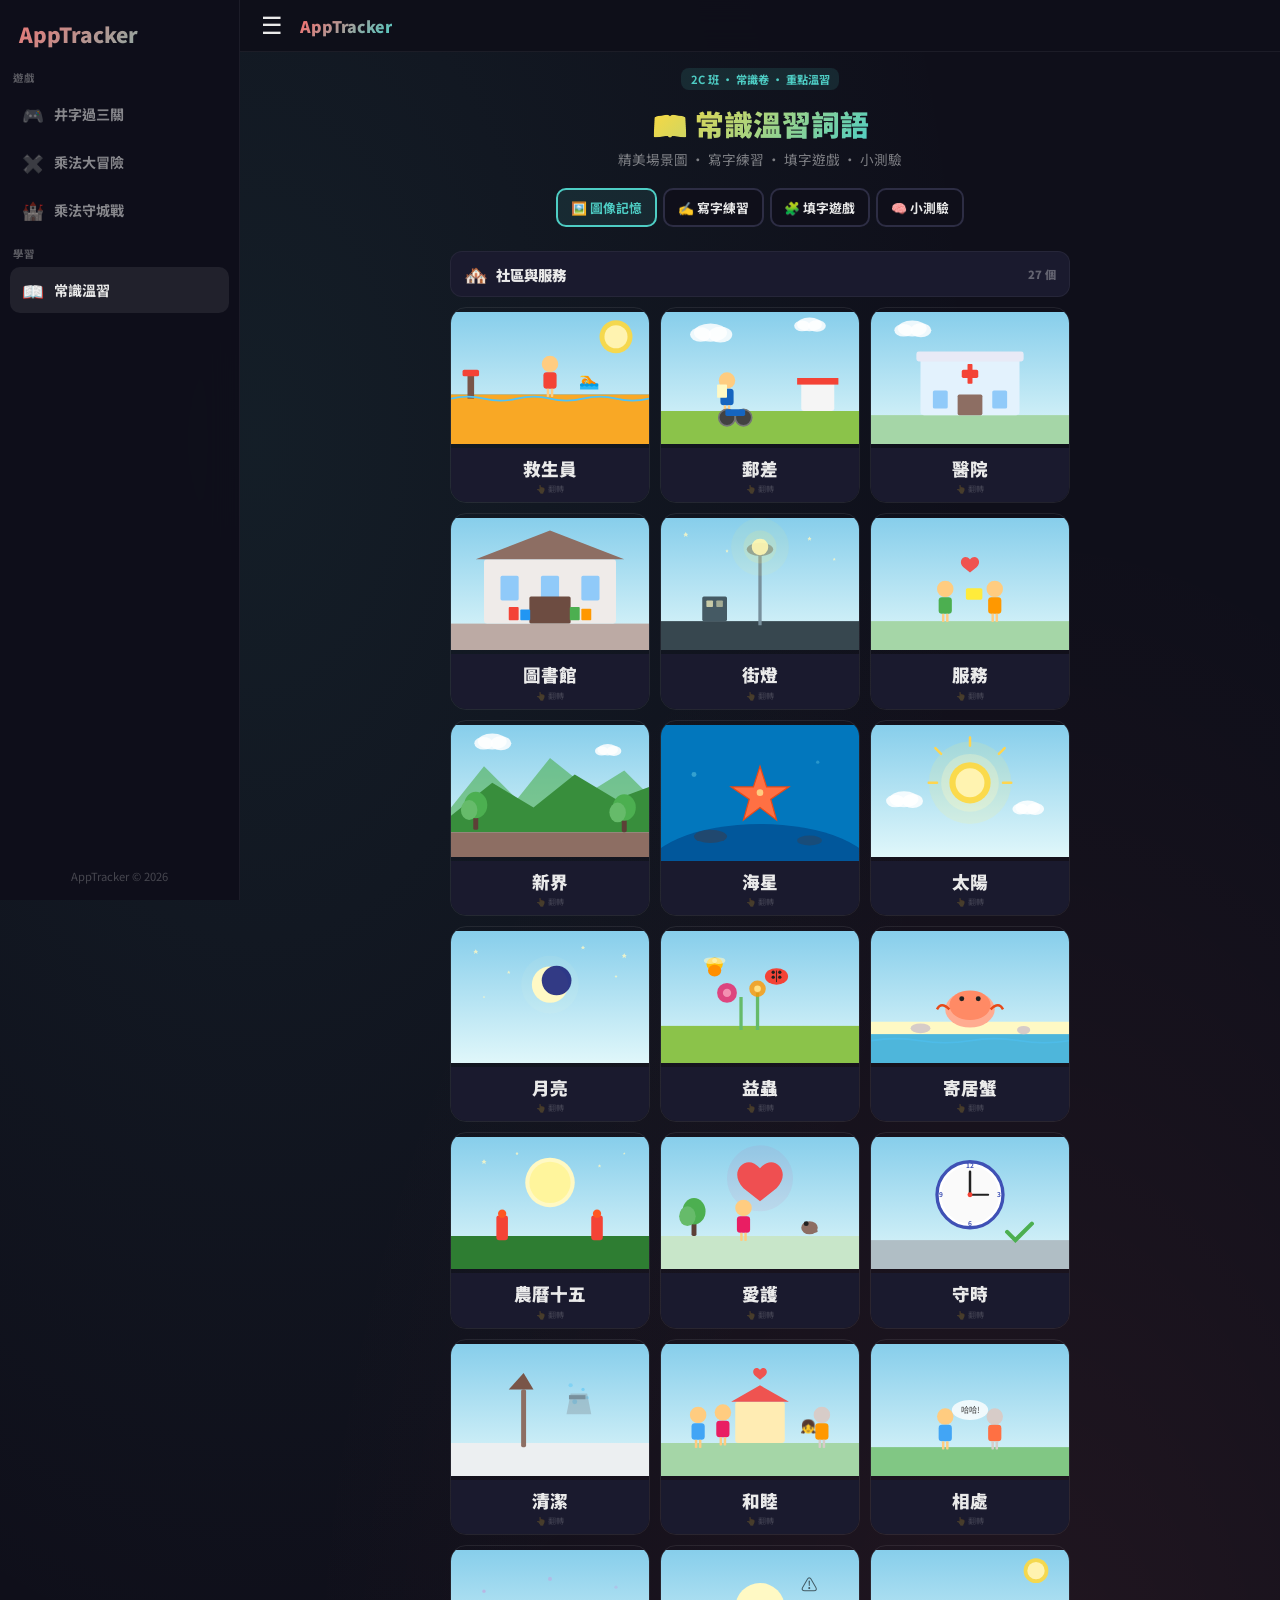
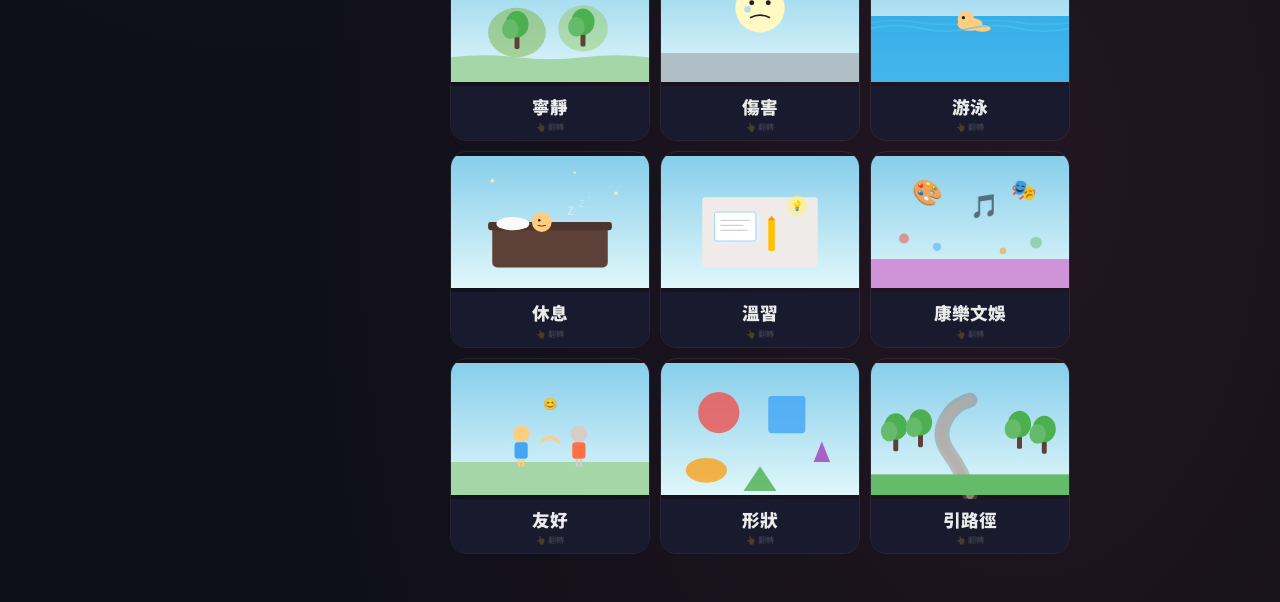
==== gs.html @ 4508caf1 "fix: convert Cantonese to formal Chinese + per-character writing boxes - All hints, sentences and UI" ====
<!DOCTYPE html>
<html lang="zh-Hant">
<head>
    <meta charset="UTF-8">
    <meta name="viewport" content="width=device-width, initial-scale=1.0">
    <title>常識溫習</title>
    <link rel="preconnect" href="https://fonts.googleapis.com">
    <link rel="preconnect" href="https://fonts.gstatic.com" crossorigin>
    <link href="https://fonts.googleapis.com/css2?family=Noto+Sans+TC:wght@400;700;900&display=swap" rel="stylesheet">
    <link rel="stylesheet" href="nav.css">
    <style>
        .gs-title{font-size:1.8rem;font-weight:900;text-align:center;margin-bottom:.3rem;background:linear-gradient(135deg,var(--accent-gold),var(--accent-o));-webkit-background-clip:text;-webkit-text-fill-color:transparent;background-clip:text}
        .gs-sub{text-align:center;opacity:.5;margin-bottom:1.2rem;font-size:.85rem}
        .gs-badge{display:inline-block;background:rgba(78,205,196,.12);color:var(--accent-o);font-size:.7rem;font-weight:700;padding:.2rem .6rem;border-radius:8px;margin-bottom:.8rem}
        .mode-bar{display:flex;gap:6px;margin-bottom:1.5rem;flex-wrap:wrap;justify-content:center}
        .mode-btn{padding:.5rem .8rem;border-radius:10px;border:2px solid var(--grid-line);background:var(--bg-dark);color:var(--text);font-family:inherit;font-size:.8rem;font-weight:700;cursor:pointer;transition:all .15s}
        .mode-btn:hover{border-color:rgba(255,255,255,.2)}.mode-btn.active{border-color:var(--accent-o);background:rgba(78,205,196,.1);color:var(--accent-o)}
        .mode-panel{display:none;width:100%;max-width:620px}.mode-panel.active{display:block}

        .topic-section{margin-bottom:1.5rem}.topic-header{display:flex;align-items:center;gap:.5rem;padding:.5rem .8rem;margin-bottom:.6rem;background:var(--bg-card);border-radius:12px;border:1px solid rgba(255,255,255,.05);font-weight:900;font-size:.9rem}
        .topic-count{margin-left:auto;font-size:.7rem;opacity:.35}

        /* ── Scene cards ── */
        .cards-grid{display:grid;grid-template-columns:repeat(auto-fill,minmax(170px,1fr));gap:10px}
        .scene-card{border-radius:16px;overflow:hidden;cursor:pointer;transition:all .25s;position:relative;border:1px solid rgba(255,255,255,.08)}
        .scene-card:hover{transform:translateY(-4px);box-shadow:0 12px 30px rgba(0,0,0,.4)}
        .scene-card.flipped .sc-front{opacity:0;pointer-events:none}.scene-card.flipped .sc-back{opacity:1;pointer-events:auto}
        .sc-front,.sc-back{transition:opacity .35s}
        .sc-back{position:absolute;inset:0;opacity:0;background:var(--bg-card);display:flex;flex-direction:column;align-items:center;justify-content:center;padding:.8rem;pointer-events:none}

        .sc-illustration{width:100%;height:140px;position:relative;overflow:hidden;display:flex;align-items:center;justify-content:center}
        .sc-illustration svg{width:100%;height:100%}
        .sc-label{padding:.5rem;text-align:center;background:var(--bg-card)}
        .sc-word{font-size:1.1rem;font-weight:900}.sc-tap{font-size:.5rem;opacity:.2;margin-top:.15rem}

        .sc-back-word{font-size:1.8rem;font-weight:900;color:var(--accent-gold);letter-spacing:.15em;margin-bottom:.3rem}
        .sc-back-hint{font-size:.72rem;opacity:.55;line-height:1.4;margin-bottom:.3rem}
        .sc-back-sent{font-size:.68rem;opacity:.4;line-height:1.4;font-style:italic}

        /* ── Writing ── */
        .write-card{background:var(--bg-card);border-radius:20px;padding:1.5rem;box-shadow:0 20px 40px rgba(0,0,0,.4);border:1px solid rgba(255,255,255,.05);text-align:center}
        .write-illust{width:200px;height:140px;margin:0 auto .5rem;border-radius:12px;overflow:hidden}
        .write-illust svg{width:100%;height:100%}
        .write-hint{font-size:.9rem;font-weight:700;margin-bottom:.4rem;opacity:.7}
        .write-prompt{font-size:.75rem;opacity:.35;margin-bottom:.5rem}
        .char-boxes{display:flex;gap:10px;justify-content:center;margin-bottom:.7rem;flex-wrap:wrap}
        .char-box{position:relative;width:88px;height:88px;border-radius:10px;overflow:hidden;border:2px solid var(--grid-line);background:#fff;touch-action:none}
        .char-box canvas{display:block;cursor:crosshair}
        .char-box-grid{position:absolute;inset:0;pointer-events:none}
        .char-box-grid line{stroke:#e0e0e0;stroke-width:1;stroke-dasharray:4 3}
        .char-box-num{position:absolute;top:2px;left:5px;font-size:.6rem;color:#bbb;pointer-events:none;font-weight:700;z-index:2}
        .char-answer{position:absolute;inset:0;display:flex;align-items:center;justify-content:center;font-size:3rem;font-weight:900;color:var(--accent-gold);opacity:0;pointer-events:none;transition:opacity .3s;text-shadow:0 1px 4px rgba(0,0,0,.12);font-family:'Noto Sans TC',sans-serif}
        .char-answer.show{opacity:1}
        .write-btns{display:flex;gap:8px;justify-content:center;flex-wrap:wrap;margin-bottom:.5rem}
        .w-btn{padding:.45rem .9rem;border-radius:10px;border:2px solid var(--grid-line);background:var(--bg-dark);color:var(--text);font-family:inherit;font-size:.8rem;font-weight:700;cursor:pointer;transition:all .15s}
        .w-btn:hover{border-color:rgba(255,255,255,.2)}.w-btn.green{border-color:var(--accent-o);color:var(--accent-o)}.w-btn.red{border-color:var(--accent-x);color:var(--accent-x)}.w-btn.gold{border-color:var(--accent-gold);color:var(--accent-gold)}
        .write-progress{display:flex;align-items:center;justify-content:center;gap:.5rem;font-size:.7rem;opacity:.35;margin-top:.4rem}
        .write-progress-dots{display:flex;gap:3px}.w-dot{width:7px;height:7px;border-radius:50%;background:var(--grid-line)}.w-dot.done{background:var(--accent-o)}.w-dot.wrong{background:var(--accent-x)}.w-dot.current{background:var(--accent-gold);box-shadow:0 0 6px var(--accent-gold)}

        /* ── Fill-in ── */
        .fill-card{background:var(--bg-card);border-radius:20px;padding:1.5rem;box-shadow:0 20px 40px rgba(0,0,0,.4);border:1px solid rgba(255,255,255,.05);text-align:center}
        .fill-illust{width:180px;height:120px;margin:0 auto .5rem;border-radius:10px;overflow:hidden}
        .fill-illust svg{width:100%;height:100%}
        .fill-word{font-size:2.2rem;font-weight:900;margin-bottom:.4rem;letter-spacing:.2em}
        .fill-blank{display:inline-block;width:2.2rem;height:2.2rem;border-bottom:3px solid var(--accent-gold);margin:0 .05rem;vertical-align:bottom}
        .fill-hint{font-size:.75rem;opacity:.45;margin-bottom:.8rem}
        .fill-opts{display:flex;gap:10px;justify-content:center;flex-wrap:wrap;margin-bottom:.7rem}
        .fill-opt{width:56px;height:56px;font-size:1.4rem;font-weight:900;font-family:inherit;background:var(--bg-dark);border:2px solid var(--grid-line);border-radius:12px;color:var(--text);cursor:pointer;transition:all .15s;display:flex;align-items:center;justify-content:center}
        .fill-opt:hover:not(:disabled){border-color:rgba(255,255,255,.3);transform:scale(1.08)}.fill-opt.correct{border-color:var(--accent-o);background:rgba(78,205,196,.15);color:var(--accent-o)}.fill-opt.wrong{border-color:var(--accent-x);background:rgba(255,107,107,.15);color:var(--accent-x)}.fill-opt:disabled{cursor:default}

        .quiz-card{background:var(--bg-card);border-radius:20px;padding:1.5rem;box-shadow:0 20px 40px rgba(0,0,0,.4);border:1px solid rgba(255,255,255,.05);text-align:center}
        .quiz-illust{width:200px;height:140px;margin:0 auto .5rem;border-radius:12px;overflow:hidden}
        .quiz-illust svg{width:100%;height:100%}
        .quiz-prompt{font-size:1rem;font-weight:700;margin-bottom:1rem}
        .quiz-opts{display:grid;grid-template-columns:1fr 1fr;gap:8px;margin-bottom:.7rem}
        .quiz-opt{padding:.65rem;font-size:1rem;font-weight:700;font-family:inherit;background:var(--bg-dark);border:2px solid var(--grid-line);border-radius:12px;color:var(--text);cursor:pointer;transition:all .15s}
        .quiz-opt:hover:not(:disabled){border-color:rgba(255,255,255,.3);transform:scale(1.03)}.quiz-opt.correct{border-color:var(--accent-o);background:rgba(78,205,196,.15);color:var(--accent-o)}.quiz-opt.wrong{border-color:var(--accent-x);background:rgba(255,107,107,.15);color:var(--accent-x)}.quiz-opt:disabled{cursor:default}
        .quiz-score{font-size:.75rem;opacity:.35}
        .q-prog{width:100%;height:5px;background:var(--grid-line);border-radius:3px;margin-bottom:.8rem;overflow:hidden}.q-prog-bar{height:100%;background:linear-gradient(90deg,var(--accent-o),var(--accent-gold));border-radius:3px;transition:width .3s}
    </style>
</head>
<body>
    <nav class="sidebar" id="sidebar"><a class="sidebar-brand" href="index.html">AppTracker</a><div class="sidebar-section">遊戲</div><ul class="sidebar-nav"><li><a class="sidebar-link" href="index.html"><span class="nav-emoji">🎮</span> 井字過三關</a></li><li><a class="sidebar-link" href="multiply.html"><span class="nav-emoji">✖️</span> 乘法大冒險</a></li><li><a class="sidebar-link" href="multiply-td.html"><span class="nav-emoji">🏰</span> 乘法守城戰</a></li></ul><div class="sidebar-section">學習</div><ul class="sidebar-nav"><li><a class="sidebar-link active" href="gs.html"><span class="nav-emoji">📖</span> 常識溫習</a></li></ul><div class="sidebar-footer">AppTracker © 2026</div></nav>
    <div class="sidebar-overlay" id="sidebarOverlay"></div>
    <div class="topbar"><button class="hamburger" id="menuOpen">☰</button><span class="topbar-title">AppTracker</span></div>

    <div class="main-content">
        <div class="gs-badge">2C 班 · 常識卷 · 重點溫習</div>
        <div class="gs-title">📖 常識溫習詞語</div>
        <div class="gs-sub">精美場景圖 · 寫字練習 · 填字遊戲 · 小測驗</div>
        <div class="mode-bar">
            <button class="mode-btn active" data-mode="cards">🖼️ 圖像記憶</button>
            <button class="mode-btn" data-mode="write">✍️ 寫字練習</button>
            <button class="mode-btn" data-mode="fill">🧩 填字遊戲</button>
            <button class="mode-btn" data-mode="quiz">🧠 小測驗</button>
        </div>
        <div class="mode-panel active" id="panelCards"></div>
        <div class="mode-panel" id="panelWrite"></div>
        <div class="mode-panel" id="panelFill"></div>
        <div class="mode-panel" id="panelQuiz"></div>
    </div>
    <script src="nav.js"></script>
<script>
function S(parts){return `<svg xmlns="http://www.w3.org/2000/svg" viewBox="0 0 240 160">${parts}</svg>`}
function sky(c1,c2){return `<defs><linearGradient id="sk" x1="0" y1="0" x2="0" y2="1"><stop offset="0" stop-color="${c1}"/><stop offset="1" stop-color="${c2}"/></linearGradient></defs><rect width="240" height="160" fill="url(#sk)"/>`}
function sun(x,y,r){return `<circle cx="${x}" cy="${y}" r="${r}" fill="#FFD93D" opacity=".9"/><circle cx="${x}" cy="${y}" r="${r*.7}" fill="#FFF3B0"/>`}
function moon(x,y){return `<circle cx="${x}" cy="${y}" r="22" fill="#FFF9C4"/><circle cx="${x+8}" cy="${y-5}" r="18" fill="#1a237e" opacity=".95"/>`}
function cloud(x,y,s){s=s||1;return `<g transform="translate(${x},${y}) scale(${s})"><ellipse cx="0" cy="0" rx="25" ry="14" fill="#fff" opacity=".85"/><ellipse cx="-15" cy="3" rx="16" ry="11" fill="#fff" opacity=".85"/><ellipse cx="15" cy="3" rx="18" ry="12" fill="#fff" opacity=".85"/></g>`}
function ground(c,y){y=y||120;return `<rect x="0" y="${y}" width="240" height="${160-y}" fill="${c}"/>`}
function water(y){y=y||115;return `<rect x="0" y="${y}" width="240" height="${160-y}" fill="#039BE5" opacity=".7"/><path d="M0 ${y+8} Q30 ${y+3} 60 ${y+8} T120 ${y+8} T180 ${y+8} T240 ${y+8}" fill="none" stroke="#4FC3F7" stroke-width="2" opacity=".5"/>`}
function tree(x,y){return `<rect x="${x-3}" y="${y-20}" width="6" height="22" fill="#5D4037" rx="2"/><ellipse cx="${x}" cy="${y-28}" rx="14" ry="16" fill="#4CAF50"/><ellipse cx="${x-8}" cy="${y-22}" rx="10" ry="12" fill="#66BB6A"/>`}
function star(x,y,s){s=s||3;return `<polygon points="${x},${y-s} ${x+s*.4},${y-s*.3} ${x+s},${y-s*.2} ${x+s*.5},${y+s*.2} ${x+s*.7},${y+s} ${x},${y+s*.5} ${x-s*.7},${y+s} ${x-s*.5},${y+s*.2} ${x-s},${y-s*.2} ${x-s*.4},${y-s*.3}" fill="#FFF9C4" opacity=".8"/>`}
function person(x,y,head,body){return `<circle cx="${x}" cy="${y-22}" r="10" fill="${head||'#FFCC80'}"/><rect x="${x-8}" y="${y-12}" width="16" height="20" rx="4" fill="${body||'#42A5F5'}"/><rect x="${x-4}" y="${y+8}" width="3" height="10" rx="1" fill="${head||'#FFCC80'}"/><rect x="${x+1}" y="${y+8}" width="3" height="10" rx="1" fill="${head||'#FFCC80'}"/>`}
function house(x,y,w,h,wallC,roofC){return `<rect x="${x}" y="${y}" width="${w}" height="${h}" fill="${wallC||'#E3F2FD'}" rx="3"/><polygon points="${x-5},${y} ${x+w/2},${y-h*.4} ${x+w+5},${y}" fill="${roofC||'#F44336'}"/>`}
function txt(x,y,t,sz,c){return `<text x="${x}" y="${y}" text-anchor="middle" font-size="${sz||12}" font-weight="700" fill="${c||'#fff'}" font-family="sans-serif">${t}</text>`}
function heart(x,y,s){s=s||1;return `<g transform="translate(${x},${y}) scale(${s})"><path d="M0-6 C-8-16-20-4-10 6L0 14 10 6C20-4 8-16 0-6Z" fill="#EF5350"/></g>`}

const VOCAB=[
{topic:'社區與服務',icon:'🏘️',words:[
{word:'救生員',hint:'在泳池或沙灘保護大家安全的人',sentence:'救生員在沙灘上巡邏，保護游泳的人。',
svg:S(sky('#87CEEB','#E0F7FA')+sun(200,30,20)+water(100)+ground('#F9A825',100)+'<rect x="20" y="75" width="8" height="30" fill="#795548"/><rect x="14" y="70" width="20" height="8" fill="#F44336" rx="2"/>'+person(120,85,'#FFCC80','#F44336')+`<text x="155" y="90" font-size="20">🏊</text><path d="M0 105 Q20 100 40 105 T80 105 T120 105 T160 105 T200 105 T240 105" fill="none" stroke="#4FC3F7" stroke-width="2"/>`)},
{word:'郵差',hint:'每天幫我們送信和包裹的人',sentence:'郵差叔叔每天都準時送信。',
svg:S(sky('#90CAF9','#E3F2FD')+cloud(60,25,.8)+cloud(180,15,.6)+ground('#8BC34A',120)+`<rect x="170" y="85" width="40" height="35" fill="#F5F5F5" rx="3"/><rect x="165" y="80" width="50" height="8" fill="#F44336"/>` +person(80,105,'#FFCC80','#1565C0')+`<rect x="68" y="88" width="12" height="16" fill="#FFF9C4" rx="1"/><circle cx="80" cy="128" r="10" fill="#424242" stroke="#757575" stroke-width="2"/><circle cx="100" cy="128" r="10" fill="#424242" stroke="#757575" stroke-width="2"/><rect x="78" y="118" width="24" height="8" fill="#1565C0" rx="2"/>`)},
{word:'醫院',hint:'看醫生和護士的地方',sentence:'肚子痛的時候要去醫院看醫生。',
svg:S(sky('#90CAF9','#BBDEFB')+cloud(50,20,.7)+ground('#A5D6A7',125)+`<rect x="60" y="55" width="120" height="70" fill="#E3F2FD" rx="4"/><rect x="55" y="48" width="130" height="12" fill="#E8EAF6" rx="3"/><rect x="110" y="70" width="20" height="10" fill="#F44336" rx="2"/><rect x="117" y="63" width="6" height="24" fill="#F44336" rx="1"/><rect x="75" y="95" width="18" height="22" fill="#90CAF9" rx="2"/><rect x="147" y="95" width="18" height="22" fill="#90CAF9" rx="2"/><rect x="105" y="100" width="30" height="25" fill="#8D6E63" rx="2"/>`)},
{word:'圖書館',hint:'可以借書和安靜閱讀的地方',sentence:'我最喜歡去圖書館借故事書。',
svg:S(sky('#FFF8E1','#FFECB3')+ground('#BCAAA4',128)+`<rect x="40" y="50" width="160" height="78" fill="#EFEBE9" rx="4"/><polygon points="30,50 120,15 210,50" fill="#8D6E63"/><rect x="60" y="70" width="22" height="30" fill="#90CAF9" rx="2"/><rect x="109" y="70" width="22" height="30" fill="#90CAF9" rx="2"/><rect x="158" y="70" width="22" height="30" fill="#90CAF9" rx="2"/><rect x="95" y="95" width="50" height="33" fill="#6D4C41" rx="2"/>` +`<rect x="70" y="108" width="12" height="16" fill="#F44336" rx="1"/><rect x="84" y="111" width="12" height="13" fill="#2196F3" rx="1"/><rect x="144" y="108" width="12" height="16" fill="#4CAF50" rx="1"/><rect x="158" y="110" width="12" height="14" fill="#FF9800" rx="1"/>`)},
{word:'街燈',hint:'夜間照亮街道的燈',sentence:'街燈令夜間的街道十分光亮。',
svg:S(sky('#1A237E','#283593')+star(30,20)+star(80,40,2)+star(180,25,2.5)+star(210,50,1.8)+ground('#37474F',125)+`<rect x="118" y="40" width="4" height="90" fill="#78909C"/><ellipse cx="120" cy="38" rx="16" ry="8" fill="#78909C"/><ellipse cx="120" cy="35" rx="10" ry="10" fill="#FFF9C4" opacity=".9"/><ellipse cx="120" cy="35" rx="20" ry="20" fill="#FFF176" opacity=".15"/><ellipse cx="120" cy="35" rx="35" ry="35" fill="#FFF176" opacity=".08"/>` +`<rect x="50" y="95" width="30" height="30" fill="#455A64" rx="2"/><rect x="55" y="100" width="8" height="8" fill="#FFF9C4" opacity=".7" rx="1"/><rect x="67" y="100" width="8" height="8" fill="#FFF9C4" opacity=".5" rx="1"/>`)},
{word:'服務',hint:'幫助他人的行為',sentence:'義工用服務精神幫助有需要的人。',
svg:S(sky('#E8F5E9','#C8E6C9')+ground('#A5D6A7',125)+person(90,108,'#FFCC80','#4CAF50')+person(150,108,'#FFCC80','#FF9800')+`<rect x="115" y="85" width="20" height="14" fill="#FFEB3B" rx="2"/>`+heart(120,55,.8))},
{word:'新界',hint:'香港三大區域之一',sentence:'新界有很多農田和郊野公園。',
svg:S(sky('#81D4FA','#B3E5FC')+cloud(50,20,.7)+cloud(190,30,.5)+`<polygon points="0,100 40,50 80,90 120,40 170,80 210,55 240,85 240,120 0,120" fill="#4CAF50" opacity=".6"/><polygon points="0,110 50,70 100,100 150,60 200,90 240,75 240,130 0,130" fill="#388E3C"/>`+ground('#8D6E63',130)+tree(30,125)+tree(210,128))},
{word:'海星',hint:'住在海底，有五隻腳的動物',sentence:'海星有五隻腳，住在海底的石頭上。',
svg:S(`<rect width="240" height="160" fill="#0277BD"/><ellipse cx="120" cy="180" rx="140" ry="60" fill="#01579B"/>`+`<polygon points="120,50 128,75 155,75 133,90 140,115 120,100 100,115 107,90 85,75 112,75" fill="#FF7043" stroke="#E64A19" stroke-width="1.5"/><circle cx="120" cy="82" r="4" fill="#FFCC80"/>`+`<ellipse cx="60" cy="135" rx="20" ry="8" fill="#4E342E" opacity=".4"/><ellipse cx="180" cy="140" rx="15" ry="6" fill="#4E342E" opacity=".3"/><circle cx="40" cy="60" r="3" fill="#80DEEA" opacity=".4"/><circle cx="190" cy="45" r="2" fill="#80DEEA" opacity=".3"/>`)},
{word:'太陽',hint:'白天發光發熱的恆星',sentence:'太陽每天從東邊升起。',
svg:S(sky('#87CEEB','#FFF9C4')+`<circle cx="120" cy="70" r="50" fill="#FFF176" opacity=".15"/><circle cx="120" cy="70" r="35" fill="#FFF9C4" opacity=".3"/>`+sun(120,70,25)+cloud(40,90,.7)+cloud(190,100,.6)+`<line x1="120" y1="25" x2="120" y2="15" stroke="#FFD54F" stroke-width="3" stroke-linecap="round"/><line x1="155" y1="35" x2="162" y2="28" stroke="#FFD54F" stroke-width="3" stroke-linecap="round"/><line x1="85" y1="35" x2="78" y2="28" stroke="#FFD54F" stroke-width="3" stroke-linecap="round"/><line x1="160" y1="70" x2="170" y2="70" stroke="#FFD54F" stroke-width="3" stroke-linecap="round"/><line x1="80" y1="70" x2="70" y2="70" stroke="#FFD54F" stroke-width="3" stroke-linecap="round"/>`)},
{word:'月亮',hint:'夜間在天空的衛星',sentence:'中秋節的月亮又圓又亮。',
svg:S(sky('#0D1B2A','#1B2838')+star(30,25)+star(70,50,2)+star(160,20,2.5)+star(200,55,1.8)+star(40,80,1.5)+star(210,30)+moon(120,65)+`<ellipse cx="120" cy="65" rx="35" ry="35" fill="#FFF9C4" opacity=".06"/>`)},
{word:'益蟲',hint:'對農作物有益的昆蟲，例如蜜蜂、瓢蟲',sentence:'蜜蜂是益蟲，幫花朵傳播花粉。',
svg:S(sky('#C8E6C9','#E8F5E9')+ground('#8BC34A',115)+`<rect x="95" y="80" width="4" height="40" fill="#66BB6A"/><circle cx="80" cy="75" r="12" fill="#E91E63" opacity=".8"/><circle cx="80" cy="75" r="5" fill="#F48FB1"/><rect x="115" y="75" width="4" height="45" fill="#66BB6A"/><circle cx="117" cy="70" r="10" fill="#FF9800" opacity=".8"/><circle cx="117" cy="70" r="4" fill="#FFE082"/>`+`<ellipse cx="140" cy="55" rx="14" ry="10" fill="#F44336"/><line x1="140" y1="48" x2="140" y2="62" stroke="#212121" stroke-width="1"/><circle cx="136" cy="50" r="2" fill="#212121"/><circle cx="144" cy="50" r="2" fill="#212121"/><circle cx="136" cy="56" r="2" fill="#212121"/><circle cx="144" cy="56" r="2" fill="#212121"/>`+`<ellipse cx="65" cy="40" rx="10" ry="8" fill="#FFC107"/><ellipse cx="65" cy="48" rx="8" ry="7" fill="#FF8F00"/><ellipse cx="60" cy="36" rx="8" ry="4" fill="#FFF9C4" opacity=".6"/><ellipse cx="70" cy="36" rx="8" ry="4" fill="#FFF9C4" opacity=".6"/>`)},
{word:'寄居蟹',hint:'借其他貝殼來住的蟹',sentence:'寄居蟹找到更大的殼就會搬家。',
svg:S(sky('#90CAF9','#E3F2FD')+ground('#FFF9C4',110)+water(125)+`<ellipse cx="120" cy="95" rx="30" ry="22" fill="#FFAB91"/><ellipse cx="120" cy="90" rx="25" ry="18" fill="#FF8A65"/><path d="M95 95 Q85 85 80 95" stroke="#E64A19" stroke-width="3" fill="none"/><path d="M145 95 Q155 85 160 95" stroke="#E64A19" stroke-width="3" fill="none"/><circle cx="110" cy="82" r="3" fill="#212121"/><circle cx="130" cy="82" r="3" fill="#212121"/>` +`<ellipse cx="60" cy="118" rx="12" ry="6" fill="#D7CCC8"/><ellipse cx="185" cy="120" rx="8" ry="5" fill="#D7CCC8"/>`)},
{word:'農曆十五',hint:'月圓之夜，中秋節就是農曆八月十五',sentence:'農曆十五的月亮最圓最亮。',
svg:S(sky('#1A237E','#311B92')+`<circle cx="120" cy="55" r="30" fill="#FFF9C4"/><circle cx="120" cy="55" r="25" fill="#FFF176" opacity=".5"/>` +star(40,30)+star(80,20,2)+star(180,35,2)+star(210,20,1.5)+ground('#2E7D32',120)+`<rect x="55" y="95" width="14" height="30" fill="#F44336" rx="3"/><rect x="57" y="88" width="10" height="10" fill="#FF5722" rx="5"/><rect x="170" y="95" width="14" height="30" fill="#F44336" rx="3"/><rect x="172" y="88" width="10" height="10" fill="#FF5722" rx="5"/>`)},
{word:'愛護',hint:'愛惜和保護身邊的人和事物',sentence:'我們要愛護大自然和小動物。',
svg:S(sky('#FCE4EC','#F8BBD0')+ground('#C8E6C9',120)+heart(120,50,2)+`<ellipse cx="120" cy="50" rx="40" ry="40" fill="#E91E63" opacity=".06"/>` +tree(40,118)+`<ellipse cx="180" cy="110" rx="10" ry="8" fill="#8D6E63" rx="5"/><circle cx="176" cy="105" r="3" fill="#212121"/><ellipse cx="186" cy="114" rx="4" ry="2" fill="#8D6E63"/>` +person(100,108,'#FFCC80','#E91E63'))},
{word:'守時',hint:'準時赴約，不要遲到',sentence:'守時是一個很重要的品德。',
svg:S(sky('#E8EAF6','#C5CAE9')+ground('#B0BEC5',125)+`<circle cx="120" cy="70" r="40" fill="#FFF" stroke="#3F51B5" stroke-width="4"/><circle cx="120" cy="70" r="35" fill="#FAFAFA"/><line x1="120" y1="70" x2="120" y2="42" stroke="#212121" stroke-width="3" stroke-linecap="round"/><line x1="120" y1="70" x2="142" y2="70" stroke="#212121" stroke-width="2.5" stroke-linecap="round"/><circle cx="120" cy="70" r="3" fill="#F44336"/>`+`<text x="120" y="38" text-anchor="middle" font-size="8" fill="#3F51B5" font-weight="700">12</text><text x="155" y="73" text-anchor="middle" font-size="8" fill="#3F51B5" font-weight="700">3</text><text x="120" y="108" text-anchor="middle" font-size="8" fill="#3F51B5" font-weight="700">6</text><text x="85" y="73" text-anchor="middle" font-size="8" fill="#3F51B5" font-weight="700">9</text>`+`<path d="M165 115 L175 125 L195 105" stroke="#4CAF50" stroke-width="5" fill="none" stroke-linecap="round"/>`)},
{word:'清潔',hint:'保持乾淨整齊',sentence:'飯後要幫手做 清潔 工作。',
svg:S(sky('#E0F7FA','#B2EBF2')+ground('#ECEFF1',120)+`<rect x="85" y="55" width="6" height="70" fill="#8D6E63" rx="2"/><polygon points="70,55 100,55 88,35" fill="#795548"/>`+`<circle cx="150" cy="70" r="3" fill="#4FC3F7" opacity=".6"/><circle cx="160" cy="55" r="2" fill="#4FC3F7" opacity=".5"/><circle cx="145" cy="50" r="2.5" fill="#4FC3F7" opacity=".4"/><circle cx="165" cy="65" r="2" fill="#4FC3F7" opacity=".5"/>`+`<polygon points="140,85 170,85 165,60 145,60" fill="#90A4AE" opacity=".5"/><rect x="143" y="62" width="20" height="5" fill="#78909C"/>`)},
{word:'和睦',hint:'大家和平友善地相處',sentence:'我們一家人相處得很和睦。',
svg:S(sky('#FFF8E1','#FFECB3')+ground('#A5D6A7',120)+house(90,70,60,50,'#FFECB3','#EF5350')+person(45,108,'#FFCC80','#42A5F5')+person(75,105,'#FFCC80','#E91E63')+person(195,108,'#D7CCC8','#FF9800')+`<text x="168" y="105" font-size="16">👧</text>`+heart(120,35,.6))},
{word:'相處',hint:'與其他人一起生活和交流',sentence:'同學之間要友善 相處。',
svg:S(sky('#E8F5E9','#C8E6C9')+ground('#81C784',125)+person(90,110,'#FFCC80','#42A5F5')+person(150,110,'#D7CCC8','#FF7043')+`<ellipse cx="120" cy="80" rx="22" ry="12" fill="#FFF" opacity=".8" rx="10"/><text x="120" y="84" text-anchor="middle" font-size="10" fill="#424242">哈哈!</text>`)},
{word:'寧靜',hint:'安安靜靜，沒有噪音',sentence:'圖書館裏面要保持寧靜。',
svg:S(sky('#E8EAF6','#F3E5F5')+`<ellipse cx="80" cy="100" rx="35" ry="30" fill="#7CB342" opacity=".5"/><ellipse cx="160" cy="95" rx="30" ry="28" fill="#8BC34A" opacity=".4"/>`+tree(80,118)+tree(160,115)+`<path d="M0 130 Q40 125 80 130 T160 130 T240 130 L240 160 L0 160Z" fill="#A5D6A7"/>`+`<circle cx="40" cy="50" r="2" fill="#CE93D8" opacity=".5"/><circle cx="120" cy="35" r="2.5" fill="#CE93D8" opacity=".4"/><circle cx="200" cy="45" r="2" fill="#CE93D8" opacity=".3"/>`)},
{word:'傷害',hint:'令人受傷或者不開心',sentence:'不要用說話傷害其他人。',
svg:S(sky('#ECEFF1','#CFD8DC')+ground('#B0BEC5',125)+`<circle cx="120" cy="70" r="30" fill="#FFF9C4"/><circle cx="110" cy="64" r="3" fill="#212121"/><circle cx="130" cy="64" r="3" fill="#212121"/><path d="M108 82 Q120 76 132 82" stroke="#212121" stroke-width="2" fill="none"/><circle cx="105" cy="72" r="4" fill="#90CAF9" opacity=".6"/>`+`<text x="170" y="50" font-size="20" opacity=".6">⚠️</text>`)},
{word:'游泳',hint:'在水中運動',sentence:'夏天我經常去游泳消暑。',
svg:S(sky('#87CEEB','#E0F7FA')+sun(200,25,15)+water(80)+`<ellipse cx="120" cy="90" rx="15" ry="8" fill="#FFCC80"/><circle cx="115" cy="84" r="10" fill="#FFCC80"/><circle cx="112" cy="82" r="2" fill="#212121"/><ellipse cx="135" cy="95" rx="10" ry="4" fill="#FFCC80"/>`+`<path d="M0 95 Q30 88 60 95 T120 95 T180 95 T240 95" fill="none" stroke="#4FC3F7" stroke-width="2" opacity=".6"/>`)},
{word:'休息',hint:'疲倦了就要睡覺或者放鬆',sentence:'做完功課之後要 休息 一下。',
svg:S(sky('#1A237E','#283593')+star(50,30)+star(150,20,2)+star(200,45)+`<rect x="50" y="85" width="140" height="50" fill="#5D4037" rx="6"/><rect x="45" y="80" width="150" height="10" fill="#4E342E" rx="3"/><ellipse cx="75" cy="82" rx="20" ry="8" fill="#FAFAFA"/>`+`<circle cx="110" cy="80" r="12" fill="#FFCC80"/><circle cx="107" cy="78" r="1.5" fill="#212121"/><path d="M105 84 Q110 86 115 84" stroke="#212121" stroke-width="1" fill="none"/><text x="140" y="72" font-size="14" fill="#FFF" opacity=".5">Z</text><text x="155" y="62" font-size="11" fill="#FFF" opacity=".35">Z</text><text x="165" y="55" font-size="8" fill="#FFF" opacity=".2">Z</text>`)},
{word:'溫習',hint:'重新看回學過的內容',sentence:'考試之前要認真 溫習。',
svg:S(sky('#FFF8E1','#FFF3E0')+`<rect x="50" y="50" width="140" height="85" fill="#EFEBE9" rx="4"/>`+`<rect x="70" y="70" width="50" height="35" fill="#E3F2FD" rx="2" transform="rotate(-5 95 87)"/><rect x="65" y="68" width="50" height="35" fill="#FFF" rx="2" stroke="#90CAF9" stroke-width="1"/><line x1="72" y1="78" x2="108" y2="78" stroke="#BDBDBD" stroke-width="1"/><line x1="72" y1="84" x2="100" y2="84" stroke="#BDBDBD" stroke-width="1"/><line x1="72" y1="90" x2="105" y2="90" stroke="#BDBDBD" stroke-width="1"/>`+`<rect x="130" y="75" width="8" height="40" fill="#FFC107" rx="2"/><polygon points="134,72 130,78 138,78" fill="#FF9800"/>`+`<circle cx="165" cy="60" r="12" fill="#FFF176" opacity=".6"/><text x="165" y="64" text-anchor="middle" font-size="12" fill="#F57F17">💡</text>`)},
{word:'康樂文娛',hint:'有益身心的娛樂活動',sentence:'學校有康樂文娛委員會舉辦活動。',
svg:S(sky('#F3E5F5','#E1BEE7')+ground('#CE93D8',125)+`<text x="50" y="55" font-size="30">🎨</text><text x="120" y="70" font-size="28">🎵</text><text x="170" y="50" font-size="25">🎭</text>`+`<circle cx="40" cy="100" r="6" fill="#F44336" opacity=".5"/><circle cx="80" cy="110" r="5" fill="#2196F3" opacity=".4"/><circle cx="200" cy="105" r="7" fill="#4CAF50" opacity=".4"/><circle cx="160" cy="115" r="4" fill="#FF9800" opacity=".5"/>`)},
{word:'友好',hint:'對人友善和親切',sentence:'新同學來到，大家要友好地對待他。',
svg:S(sky('#E8F5E9','#C8E6C9')+ground('#A5D6A7',120)+person(85,108,'#FFCC80','#42A5F5')+person(155,108,'#D7CCC8','#FF7043')+`<path d="M110 95 Q120 85 130 95" stroke="#FFCC80" stroke-width="3" fill="none" stroke-linecap="round"/><path d="M107 97 Q120 88 133 97" stroke="#FFCC80" stroke-width="2" fill="none" opacity=".5"/>` +`<text x="120" y="55" text-anchor="middle" font-size="14" fill="#66BB6A">😊</text>`)},
{word:'形狀',hint:'物件的外形，例如圓形、正方形',sentence:'不同的形狀有不同的名稱。',
svg:S(sky('#FFF3E0','#FFE0B2')+`<circle cx="70" cy="60" r="25" fill="#EF5350" opacity=".8"/><rect x="130" y="40" width="45" height="45" fill="#42A5F5" opacity=".8" rx="4"/><polygon points="120,125 100,155 140,155" fill="#4CAF50" opacity=".8"/>` +`<ellipse cx="55" cy="130" rx="25" ry="15" fill="#FF9800" opacity=".7"/><polygon points="195,95 185,120 205,120" fill="#9C27B0" opacity=".7"/>`)},
{word:'引路徑',hint:'帶路的小路',sentence:'公園裏面有引路徑帶你去湖邊。',
svg:S(sky('#C8E6C9','#E8F5E9')+tree(30,105)+tree(210,108)+tree(60,100)+tree(180,102)+`<path d="M120 160 Q110 130 95 110 Q80 90 90 70 Q100 50 120 45" stroke="#8D6E63" stroke-width="18" fill="none" opacity=".4" stroke-linecap="round"/><path d="M120 160 Q110 130 95 110 Q80 90 90 70 Q100 50 120 45" stroke="#BCAAA4" stroke-width="10" fill="none" opacity=".6" stroke-linecap="round" stroke-dasharray="2 6"/>` +ground('#66BB6A',135))},
]}];

const allWords=VOCAB.flatMap(t=>t.words.map(w=>({...w,topic:t.topic,topicIcon:t.icon})));

// Mode switching
document.querySelectorAll('.mode-btn[data-mode]').forEach(btn=>{
    btn.onclick=()=>{
        document.querySelectorAll('.mode-btn[data-mode]').forEach(b=>b.classList.remove('active'));
        btn.classList.add('active');
        document.querySelectorAll('.mode-panel').forEach(p=>p.classList.remove('active'));
        const m=btn.dataset.mode;
        document.getElementById({cards:'panelCards',write:'panelWrite',fill:'panelFill',quiz:'panelQuiz'}[m]).classList.add('active');
        if(m==='write')startWrite();if(m==='fill')startFill();if(m==='quiz')startQuiz();
    };
});

// 1. Cards
(function(){
    const ct=document.getElementById('panelCards');
    VOCAB.forEach(t=>{
        const sec=document.createElement('div');sec.className='topic-section';
        sec.innerHTML=`<div class="topic-header"><span style="font-size:1.2rem">${t.icon}</span>${t.topic}<span class="topic-count">${t.words.length} 個</span></div>`;
        const grid=document.createElement('div');grid.className='cards-grid';
        t.words.forEach(w=>{
            const c=document.createElement('div');c.className='scene-card';
            c.innerHTML=`<div class="sc-front"><div class="sc-illustration">${w.svg}</div><div class="sc-label"><div class="sc-word">${w.word}</div><div class="sc-tap">👆 翻轉</div></div></div><div class="sc-back"><div class="sc-back-word">${w.word}</div><div class="sc-back-hint">${w.hint}</div><div class="sc-back-sent">「${w.sentence}」</div></div>`;
            c.onclick=()=>c.classList.toggle('flipped');
            grid.appendChild(c);
        });
        sec.appendChild(grid);ct.appendChild(sec);
    });
})();

// 2. Writing
let wI=0,wO=[],wR=[];const BX=88;
function startWrite(){wI=0;wR=[];wO=[...allWords].sort(()=>Math.random()-.5);showW();}
function initBox(cv){
    const cx=cv.getContext('2d');cx.lineCap='round';cx.lineJoin='round';cx.lineWidth=3.5;cx.strokeStyle='#333';let dr=false;
    function gp(e){const r=cv.getBoundingClientRect(),t=e.touches?e.touches[0]:e;return[t.clientX-r.left,t.clientY-r.top];}
    cv.onmousedown=e=>{dr=true;const[x,y]=gp(e);cx.beginPath();cx.moveTo(x,y);};cv.onmousemove=e=>{if(!dr)return;const[x,y]=gp(e);cx.lineTo(x,y);cx.stroke();};cv.onmouseup=cv.onmouseleave=()=>dr=false;
    cv.addEventListener('touchstart',e=>{e.preventDefault();dr=true;const[x,y]=gp(e);cx.beginPath();cx.moveTo(x,y);},{passive:false});
    cv.addEventListener('touchmove',e=>{if(!dr)return;e.preventDefault();const[x,y]=gp(e);cx.lineTo(x,y);cx.stroke();},{passive:false});
    cv.addEventListener('touchend',()=>dr=false);
    return cx;
}
function showW(){
    const ct=document.getElementById('panelWrite');
    if(wI>=wO.length)wI=0;
    const w=wO[wI],chars=[...w.word];
    const gridSvg=`<svg class="char-box-grid" viewBox="0 0 ${BX} ${BX}"><line x1="${BX/2}" y1="0" x2="${BX/2}" y2="${BX}"/><line x1="0" y1="${BX/2}" x2="${BX}" y2="${BX/2}"/></svg>`;
    const boxes=chars.map((_,i)=>`<div class="char-box"><span class="char-box-num">${i+1}</span>${gridSvg}<canvas width="${BX}" height="${BX}" data-idx="${i}"></canvas><div class="char-answer" data-ca="${i}">${chars[i]}</div></div>`).join('');
    ct.innerHTML=`<div class="write-card"><div class="write-illust">${w.svg}</div><div class="write-hint">${w.hint}</div><div class="write-prompt">請在每個格子寫出對應的字 ✍️</div><div class="char-boxes">${boxes}</div><div class="write-btns"><button class="w-btn" id="wCl">🗑️ 擦掉</button><button class="w-btn gold" id="wSh">👀 看答案</button><button class="w-btn green" id="wNx" style="display:none">✅ 會寫</button><button class="w-btn red" id="wRt" style="display:none">❌ 再練</button></div><div class="write-progress">第${wI+1}/${wO.length}個<div class="write-progress-dots" id="wD"></div></div></div>`;
    const canvases=ct.querySelectorAll('.char-box canvas');
    const ctxs=[];canvases.forEach(cv=>ctxs.push(initBox(cv)));
    document.getElementById('wCl').onclick=()=>ctxs.forEach((cx,i)=>cx.clearRect(0,0,BX,BX));
    document.getElementById('wSh').onclick=()=>{ct.querySelectorAll('.char-answer').forEach(a=>a.classList.add('show'));document.getElementById('wSh').style.display='none';document.getElementById('wNx').style.display='';document.getElementById('wRt').style.display='';};
    document.getElementById('wNx').onclick=()=>{wR.push(true);wI++;showW();};
    document.getElementById('wRt').onclick=()=>{wR.push(false);wO.push(w);wI++;showW();};
    const dots=document.getElementById('wD');const st=Math.max(0,wR.length-19);for(let i=st;i<wR.length;i++){const d=document.createElement('div');d.className='w-dot '+(wR[i]?'done':'wrong');dots.appendChild(d);}const cu=document.createElement('div');cu.className='w-dot current';dots.appendChild(cu);
}

// 3. Fill
let fI=0,fS=0,fO=[];
function startFill(){fI=0;fS=0;fO=[...allWords].filter(w=>w.word.length>=2).sort(()=>Math.random()-.5).slice(0,12);showF();}
function showF(){
    const ct=document.getElementById('panelFill');
    if(fI>=fO.length){showFR();return;}
    const w=fO[fI],ch=[...w.word],bi=Math.floor(Math.random()*ch.length),cc=ch[bi];
    const disp=ch.map((c,i)=>i===bi?'<span class="fill-blank"></span>':c).join('');
    const wc=new Set([cc]);const ac=[...new Set(allWords.flatMap(x=>[...x.word]))];
    while(wc.size<4){const r=ac[Math.floor(Math.random()*ac.length)];if(r!==cc)wc.add(r);}
    const opts=[...wc].sort(()=>Math.random()-.5);
    ct.innerHTML=`<div class="fill-card"><div class="q-prog"><div class="q-prog-bar" style="width:${fI/fO.length*100}%"></div></div><div class="fill-illust">${w.svg}</div><div class="fill-hint">${w.hint}</div><div class="fill-word">${disp}</div><div style="font-size:.75rem;opacity:.35;margin-bottom:.7rem">哪個字填入空格？</div><div class="fill-opts" id="fO"></div><div class="quiz-score">第${fI+1}/${fO.length}題 · 答對${fS}</div></div>`;
    const g=document.getElementById('fO');
    opts.forEach(c=>{const b=document.createElement('button');b.className='fill-opt';b.textContent=c;b.onclick=()=>{g.querySelectorAll('.fill-opt').forEach(x=>{x.disabled=true;if(x.textContent===cc)x.classList.add('correct');});if(c===cc)fS++;else b.classList.add('wrong');setTimeout(()=>{fI++;showF();},800);};g.appendChild(b);});
}
function showFR(){const p=Math.round(fS/fO.length*100),s=p>=90?'⭐⭐⭐':p>=70?'⭐⭐☆':p>=50?'⭐☆☆':'☆☆☆',m=p>=90?'太棒了！🎉':p>=70?'做得不錯！👍':p>=50?'繼續加油！💪':'要多溫習！📖';document.getElementById('panelFill').innerHTML=`<div class="fill-card"><div style="font-size:1.8rem;margin-bottom:.5rem">${m}</div><div style="font-size:2.5rem;margin:.8rem 0">${s}</div><div style="font-size:1.1rem;font-weight:900;margin-bottom:1rem">答對${fS}/${fO.length}</div><button class="mode-btn active" onclick="startFill()" style="width:100%;padding:.7rem;font-size:.9rem">🔄 再做一次</button></div>`;}

// 4. Quiz
let qI=0,qS=0,qO=[];
function startQuiz(){qI=0;qS=0;qO=[...allWords].sort(()=>Math.random()-.5).slice(0,10);showQ();}
function showQ(){
    const ct=document.getElementById('panelQuiz');
    if(qI>=qO.length){showQR();return;}
    const w=qO[qI],wr=allWords.filter(x=>x.word!==w.word).sort(()=>Math.random()-.5).slice(0,3),opts=[w,...wr].sort(()=>Math.random()-.5);
    ct.innerHTML=`<div class="quiz-card"><div class="q-prog"><div class="q-prog-bar" style="width:${qI/qO.length*100}%"></div></div><div class="quiz-illust">${w.svg}</div><div class="quiz-prompt">以上圖畫代表哪個詞語？</div><div class="quiz-opts" id="qO"></div><div class="quiz-score">第${qI+1}/${qO.length}題 · 答對${qS}</div></div>`;
    const g=document.getElementById('qO');
    opts.forEach(o=>{const b=document.createElement('button');b.className='quiz-opt';b.textContent=o.word;b.onclick=()=>{g.querySelectorAll('.quiz-opt').forEach(x=>{x.disabled=true;if(x.textContent===w.word)x.classList.add('correct');});if(o.word===w.word)qS++;else b.classList.add('wrong');setTimeout(()=>{qI++;showQ();},800);};g.appendChild(b);});
}
function showQR(){const p=Math.round(qS/qO.length*100),s=p>=90?'⭐⭐⭐':p>=70?'⭐⭐☆':p>=50?'⭐☆☆':'☆☆☆',m=p>=90?'太棒了！🎉':p>=70?'做得不錯！👍':p>=50?'繼續加油！💪':'要多溫習！📖';document.getElementById('panelQuiz').innerHTML=`<div class="quiz-card"><div style="font-size:1.8rem;margin-bottom:.5rem">${m}</div><div style="font-size:2.5rem;margin:.8rem 0">${s}</div><div style="font-size:1.1rem;font-weight:900;margin-bottom:1rem">答對${qS}/${qO.length}</div><button class="mode-btn active" onclick="startQuiz()" style="width:100%;padding:.7rem;font-size:.9rem">🔄 再做一次</button></div>`;}
</script>
</body>
</html>
---- nav.css ----
/* ── Shared Sidebar Navigation ── */
:root {
    --bg-dark: #0f0f1a;
    --bg-card: #1a1a2e;
    --accent-x: #ff6b6b;
    --accent-o: #4ecdc4;
    --accent-gold: #ffd93d;
    --accent-purple: #a855f7;
    --text: #eaeaea;
    --grid-line: #2d2d44;
    --sidebar-w: 240px;
}

* { margin:0; padding:0; box-sizing:border-box; }

body {
    font-family:'Noto Sans TC',sans-serif;
    min-height:100vh;
    background:var(--bg-dark);
    background-image:
        radial-gradient(ellipse at 20% 20%,rgba(78,205,196,.08) 0%,transparent 50%),
        radial-gradient(ellipse at 80% 80%,rgba(255,107,107,.08) 0%,transparent 50%);
    color:var(--text);
    display:flex;
}

/* Sidebar */
.sidebar {
    position:fixed; top:0; left:0; bottom:0;
    width:var(--sidebar-w); background:rgba(15,15,26,.97);
    backdrop-filter:blur(16px);
    border-right:1px solid rgba(255,255,255,.06);
    z-index:200; display:flex; flex-direction:column;
    transform:translateX(-100%);
    transition:transform .3s cubic-bezier(.4,0,.2,1);
    overflow-y:auto;
}
.sidebar.open { transform:translateX(0); }

.sidebar-brand {
    padding:1.2rem 1.2rem .8rem;
    font-size:1.3rem; font-weight:900;
    background:linear-gradient(135deg,var(--accent-x),var(--accent-o));
    -webkit-background-clip:text; -webkit-text-fill-color:transparent; background-clip:text;
    text-decoration:none; display:block;
}
.sidebar-section {
    padding:.5rem .8rem .2rem;
    font-size:.65rem; font-weight:700; text-transform:uppercase;
    letter-spacing:.08em; opacity:.35;
}
.sidebar-nav { list-style:none; padding:.2rem .6rem; }
.sidebar-nav li { margin-bottom:2px; }
.sidebar-link {
    display:flex; align-items:center; gap:.6rem;
    padding:.65rem .8rem; border-radius:10px;
    font-size:.88rem; font-weight:700;
    color:rgba(234,234,234,.55); text-decoration:none;
    transition:background .15s,color .15s;
}
.sidebar-link:hover { background:rgba(255,255,255,.06); color:var(--text); }
.sidebar-link.active { background:rgba(255,255,255,.08); color:var(--text); }
.sidebar-link .nav-emoji { font-size:1.1rem; }

.sidebar-footer {
    margin-top:auto; padding:1rem;
    font-size:.7rem; opacity:.25; text-align:center;
}

/* Overlay */
.sidebar-overlay {
    position:fixed; inset:0; background:rgba(0,0,0,.5); z-index:190;
    opacity:0; pointer-events:none; transition:opacity .3s;
}
.sidebar-overlay.show { opacity:1; pointer-events:auto; }

/* Top bar (mobile) */
.topbar {
    position:fixed; top:0; left:0; right:0; height:52px;
    background:rgba(15,15,26,.95); backdrop-filter:blur(12px);
    border-bottom:1px solid rgba(255,255,255,.06);
    display:flex; align-items:center; padding:0 1rem; z-index:180;
}
.hamburger {
    background:none; border:none; color:var(--text); font-size:1.5rem;
    cursor:pointer; padding:.3rem; border-radius:8px;
    transition:background .15s; line-height:1;
}
.hamburger:hover { background:rgba(255,255,255,.08); }
.topbar-title {
    margin-left:.8rem; font-size:1rem; font-weight:900;
    background:linear-gradient(135deg,var(--accent-x),var(--accent-o));
    -webkit-background-clip:text; -webkit-text-fill-color:transparent; background-clip:text;
}

/* Main content area */
.main-content {
    flex:1; display:flex; flex-direction:column;
    align-items:center; padding:68px 1rem 1.5rem;
    min-height:100vh; width:100%;
}

/* Desktop: sidebar always visible */
@media (min-width:900px) {
    .sidebar { transform:translateX(0); }
    .sidebar-overlay { display:none !important; }
    .topbar { left:var(--sidebar-w); }
    .main-content { margin-left:var(--sidebar-w); padding-top:68px; }
}
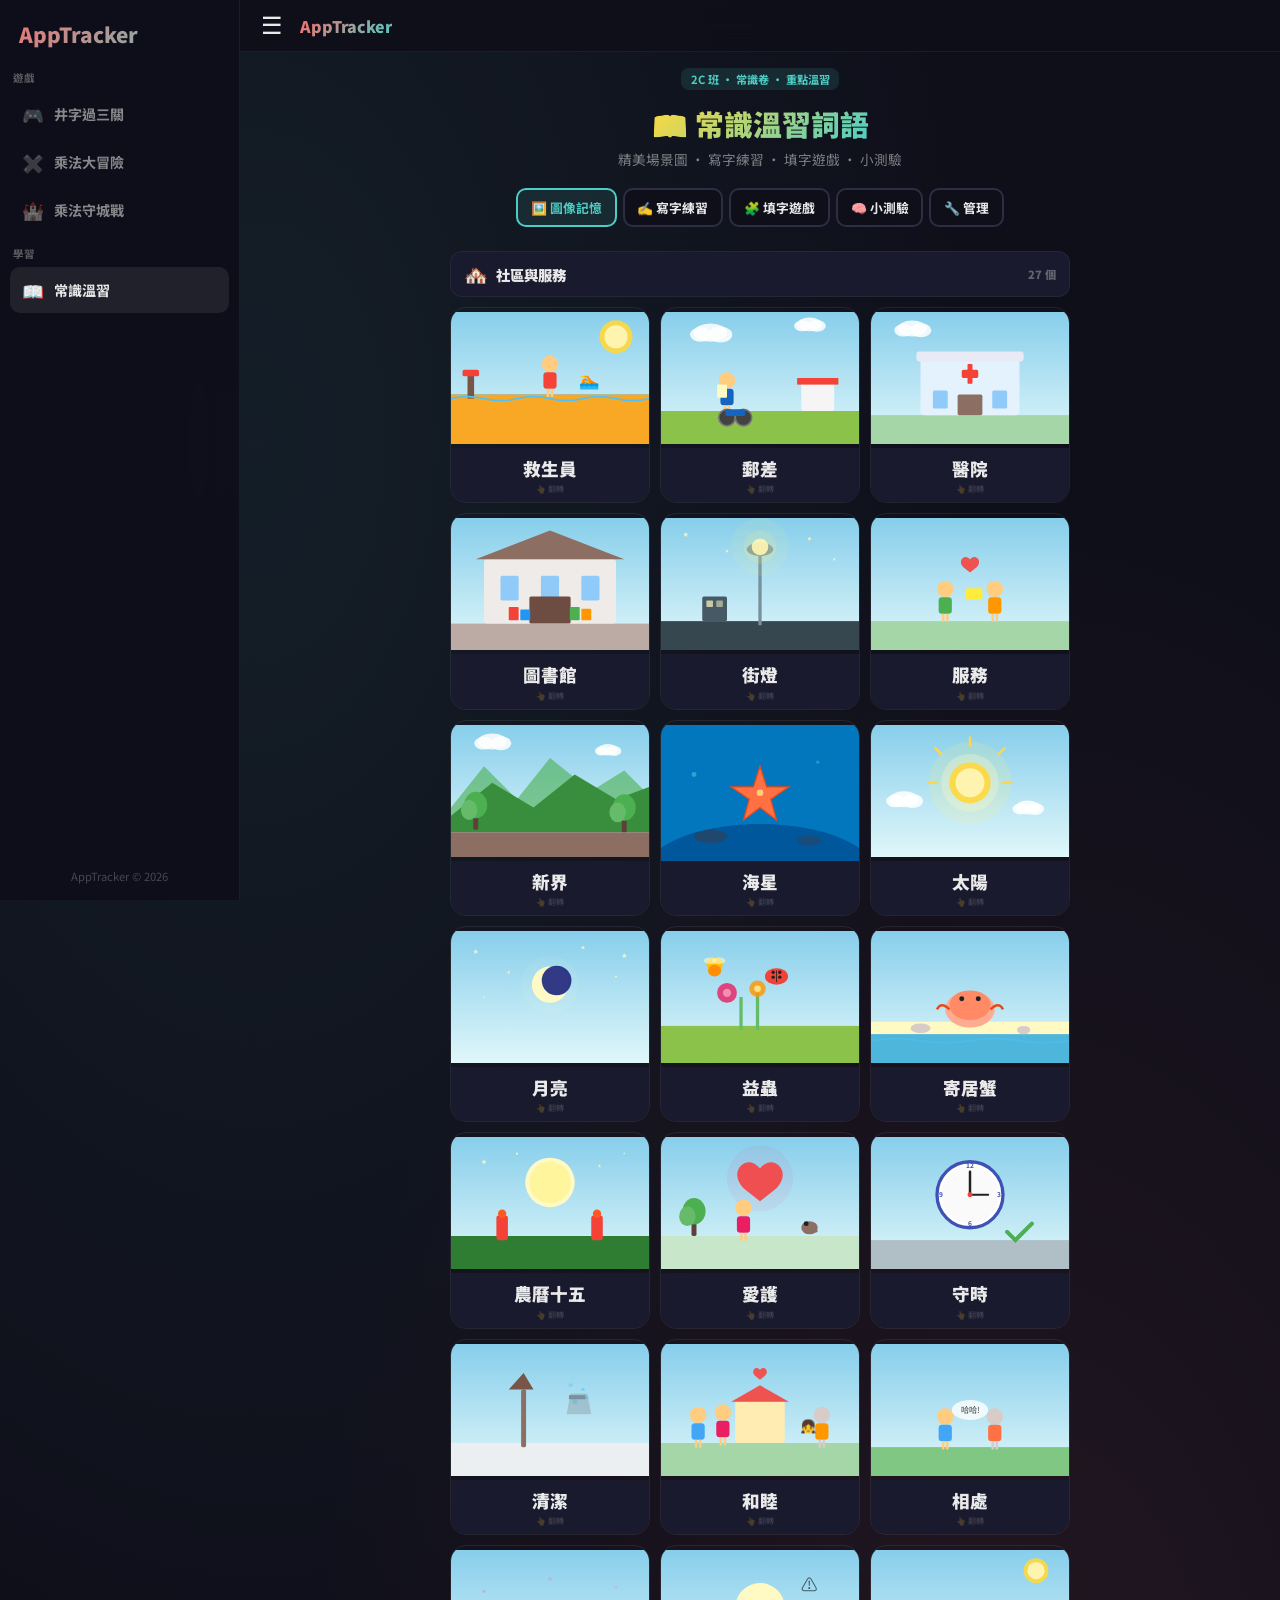
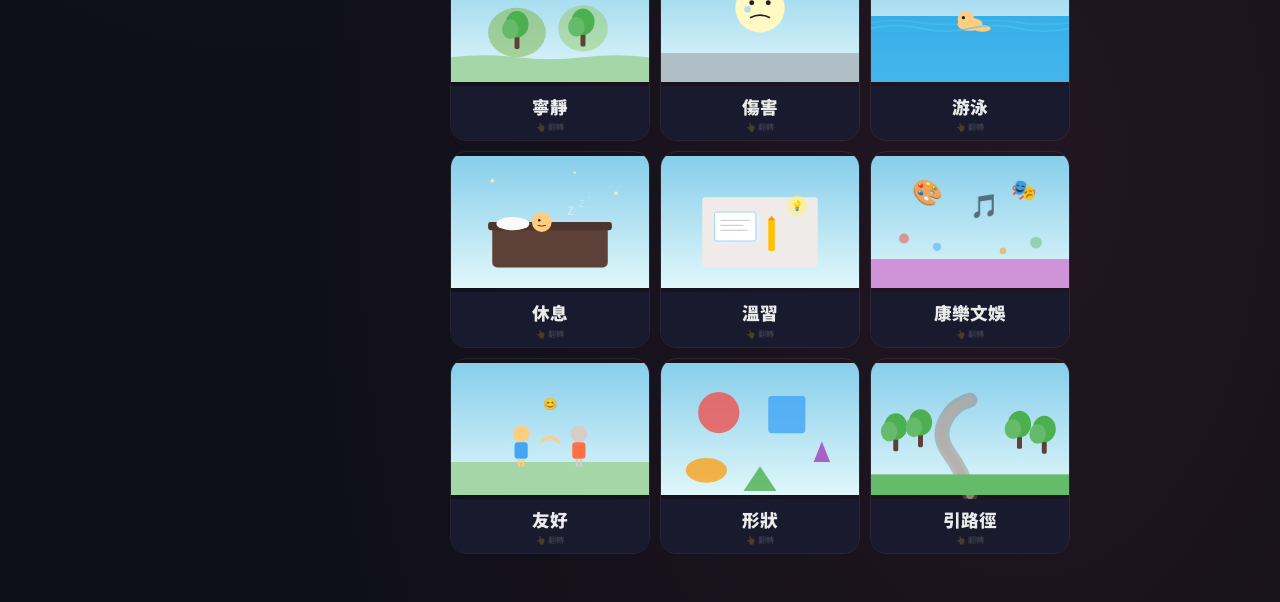
==== commit 164a241f: "feat: admin panel for vocabulary editing with password protection - Password-protected admin panel (" ====
--- a/gs.html
+++ b/gs.html
@@ -57,6 +57,20 @@
         .write-progress{display:flex;align-items:center;justify-content:center;gap:.5rem;font-size:.7rem;opacity:.35;margin-top:.4rem}
         .write-progress-dots{display:flex;gap:3px}.w-dot{width:7px;height:7px;border-radius:50%;background:var(--grid-line)}.w-dot.done{background:var(--accent-o)}.w-dot.wrong{background:var(--accent-x)}.w-dot.current{background:var(--accent-gold);box-shadow:0 0 6px var(--accent-gold)}
 
+        /* ── Admin ── */
+        .admin-gate{background:var(--bg-card);border-radius:20px;padding:2rem;box-shadow:0 20px 40px rgba(0,0,0,.4);border:1px solid rgba(255,255,255,.05);text-align:center;max-width:400px;margin:0 auto}
+        .admin-gate input{width:100%;padding:.7rem;border-radius:10px;border:2px solid var(--grid-line);background:var(--bg-dark);color:var(--text);font-family:inherit;font-size:1rem;text-align:center;margin:.8rem 0}
+        .admin-gate input:focus{outline:none;border-color:var(--accent-o)}
+        .admin-panel{max-width:600px;margin:0 auto}
+        .admin-word{background:var(--bg-card);border-radius:14px;padding:1rem;margin-bottom:.8rem;border:1px solid rgba(255,255,255,.05)}
+        .admin-word .aw-head{display:flex;align-items:center;gap:.5rem;margin-bottom:.6rem;font-weight:900;font-size:1rem}
+        .admin-word .aw-idx{background:var(--accent-gold);color:#1a1a2e;width:24px;height:24px;border-radius:6px;display:flex;align-items:center;justify-content:center;font-size:.7rem;font-weight:900;flex-shrink:0}
+        .admin-word label{display:block;font-size:.7rem;opacity:.4;margin-bottom:.2rem;margin-top:.5rem;font-weight:700}
+        .admin-word input,.admin-word textarea{width:100%;padding:.5rem .6rem;border-radius:8px;border:2px solid var(--grid-line);background:var(--bg-dark);color:var(--text);font-family:inherit;font-size:.85rem;resize:vertical}
+        .admin-word input:focus,.admin-word textarea:focus{outline:none;border-color:var(--accent-o)}
+        .admin-actions{display:flex;gap:8px;justify-content:center;margin-top:1rem;flex-wrap:wrap;position:sticky;bottom:0;padding:1rem 0;background:var(--bg-dark)}
+        .admin-actions .w-btn{padding:.6rem 1.2rem;font-size:.85rem}
+
         /* ── Fill-in ── */
         .fill-card{background:var(--bg-card);border-radius:20px;padding:1.5rem;box-shadow:0 20px 40px rgba(0,0,0,.4);border:1px solid rgba(255,255,255,.05);text-align:center}
         .fill-illust{width:180px;height:120px;margin:0 auto .5rem;border-radius:10px;overflow:hidden}
@@ -93,11 +107,13 @@
             <button class="mode-btn" data-mode="write">✍️ 寫字練習</button>
             <button class="mode-btn" data-mode="fill">🧩 填字遊戲</button>
             <button class="mode-btn" data-mode="quiz">🧠 小測驗</button>
+            <button class="mode-btn" data-mode="admin" id="adminBtn">🔧 管理</button>
         </div>
         <div class="mode-panel active" id="panelCards"></div>
         <div class="mode-panel" id="panelWrite"></div>
         <div class="mode-panel" id="panelFill"></div>
         <div class="mode-panel" id="panelQuiz"></div>
+        <div class="mode-panel" id="panelAdmin"></div>
     </div>
     <script src="nav.js"></script>
 <script>
@@ -173,7 +189,19 @@
 svg:S(sky('#C8E6C9','#E8F5E9')+tree(30,105)+tree(210,108)+tree(60,100)+tree(180,102)+`<path d="M120 160 Q110 130 95 110 Q80 90 90 70 Q100 50 120 45" stroke="#8D6E63" stroke-width="18" fill="none" opacity=".4" stroke-linecap="round"/><path d="M120 160 Q110 130 95 110 Q80 90 90 70 Q100 50 120 45" stroke="#BCAAA4" stroke-width="10" fill="none" opacity=".6" stroke-linecap="round" stroke-dasharray="2 6"/>` +ground('#66BB6A',135))},
 ]}];
 
+// Load saved edits from localStorage
+const STORAGE_KEY='gs_vocab_edits';
+function loadEdits(){
+    try{const s=localStorage.getItem(STORAGE_KEY);if(!s)return;const edits=JSON.parse(s);
+    VOCAB.forEach(t=>{t.words.forEach(w=>{const e=edits[w.word];if(e){if(e.word)w.word=e.word;if(e.hint)w.hint=e.hint;if(e.sentence)w.sentence=e.sentence;}});});
+    }catch(e){}
+}
+loadEdits();
+
 const allWords=VOCAB.flatMap(t=>t.words.map(w=>({...w,topic:t.topic,topicIcon:t.icon})));
+
+const ADMIN_PW='Victory123';
+let adminUnlocked=false;
 
 // Mode switching
 document.querySelectorAll('.mode-btn[data-mode]').forEach(btn=>{
@@ -182,8 +210,8 @@
         btn.classList.add('active');
         document.querySelectorAll('.mode-panel').forEach(p=>p.classList.remove('active'));
         const m=btn.dataset.mode;
-        document.getElementById({cards:'panelCards',write:'panelWrite',fill:'panelFill',quiz:'panelQuiz'}[m]).classList.add('active');
-        if(m==='write')startWrite();if(m==='fill')startFill();if(m==='quiz')startQuiz();
+        document.getElementById({cards:'panelCards',write:'panelWrite',fill:'panelFill',quiz:'panelQuiz',admin:'panelAdmin'}[m]).classList.add('active');
+        if(m==='write')startWrite();if(m==='fill')startFill();if(m==='quiz')startQuiz();if(m==='admin')showAdmin();
     };
 });
 
@@ -261,6 +289,45 @@
     opts.forEach(o=>{const b=document.createElement('button');b.className='quiz-opt';b.textContent=o.word;b.onclick=()=>{g.querySelectorAll('.quiz-opt').forEach(x=>{x.disabled=true;if(x.textContent===w.word)x.classList.add('correct');});if(o.word===w.word)qS++;else b.classList.add('wrong');setTimeout(()=>{qI++;showQ();},800);};g.appendChild(b);});
 }
 function showQR(){const p=Math.round(qS/qO.length*100),s=p>=90?'⭐⭐⭐':p>=70?'⭐⭐☆':p>=50?'⭐☆☆':'☆☆☆',m=p>=90?'太棒了！🎉':p>=70?'做得不錯！👍':p>=50?'繼續加油！💪':'要多溫習！📖';document.getElementById('panelQuiz').innerHTML=`<div class="quiz-card"><div style="font-size:1.8rem;margin-bottom:.5rem">${m}</div><div style="font-size:2.5rem;margin:.8rem 0">${s}</div><div style="font-size:1.1rem;font-weight:900;margin-bottom:1rem">答對${qS}/${qO.length}</div><button class="mode-btn active" onclick="startQuiz()" style="width:100%;padding:.7rem;font-size:.9rem">🔄 再做一次</button></div>`;}
+
+// 5. Admin
+function showAdmin(){
+    const ct=document.getElementById('panelAdmin');
+    if(!adminUnlocked){
+        ct.innerHTML=`<div class="admin-gate"><div style="font-size:2rem;margin-bottom:.5rem">🔐</div><div style="font-size:1rem;font-weight:900;margin-bottom:.3rem">管理員登入</div><div style="font-size:.8rem;opacity:.4;margin-bottom:.5rem">請輸入管理密碼</div><input type="password" id="adminPw" placeholder="密碼"><button class="w-btn gold" id="adminLogin" style="width:100%;padding:.6rem">登入</button><div id="adminErr" style="color:var(--accent-x);font-size:.8rem;margin-top:.5rem"></div></div>`;
+        document.getElementById('adminPw').addEventListener('keydown',e=>{if(e.key==='Enter')document.getElementById('adminLogin').click();});
+        document.getElementById('adminLogin').onclick=()=>{
+            if(document.getElementById('adminPw').value===ADMIN_PW){adminUnlocked=true;showAdmin();}
+            else document.getElementById('adminErr').textContent='密碼錯誤，請重試。';
+        };
+        return;
+    }
+    const words=VOCAB.flatMap(t=>t.words);
+    let html='<div class="admin-panel"><div style="text-align:center;margin-bottom:1rem"><div style="font-size:1.2rem;font-weight:900">🔧 詞語管理</div><div style="font-size:.75rem;opacity:.4">修改詞語、解釋和例句後按「儲存」</div></div>';
+    words.forEach((w,i)=>{
+        html+=`<div class="admin-word"><div class="aw-head"><span class="aw-idx">${i+1}</span><span>${w.word}</span></div><label>詞語</label><input data-i="${i}" data-f="word" value="${w.word}"><label>解釋</label><input data-i="${i}" data-f="hint" value="${w.hint}"><label>例句</label><textarea data-i="${i}" data-f="sentence" rows="2">${w.sentence}</textarea></div>`;
+    });
+    html+=`<div class="admin-actions"><button class="w-btn green" id="adminSave">💾 儲存修改</button><button class="w-btn" id="adminReset">🔄 還原預設</button><button class="w-btn red" id="adminLogout">🔒 登出</button></div></div>`;
+    ct.innerHTML=html;
+
+    document.getElementById('adminSave').onclick=()=>{
+        const edits={};
+        ct.querySelectorAll('[data-i]').forEach(el=>{
+            const i=parseInt(el.dataset.i),f=el.dataset.f,v=el.value.trim();
+            const w=words[i];
+            if(!edits[w.word])edits[w.word]={};
+            edits[w.word][f]=v;
+            w[f]=v;
+        });
+        localStorage.setItem(STORAGE_KEY,JSON.stringify(edits));
+        alert('已儲存！重新載入頁面後生效。');
+        location.reload();
+    };
+    document.getElementById('adminReset').onclick=()=>{
+        if(confirm('確定要還原所有詞語至預設值嗎？')){localStorage.removeItem(STORAGE_KEY);alert('已還原！');location.reload();}
+    };
+    document.getElementById('adminLogout').onclick=()=>{adminUnlocked=false;showAdmin();};
+}
 </script>
 </body>
 </html>
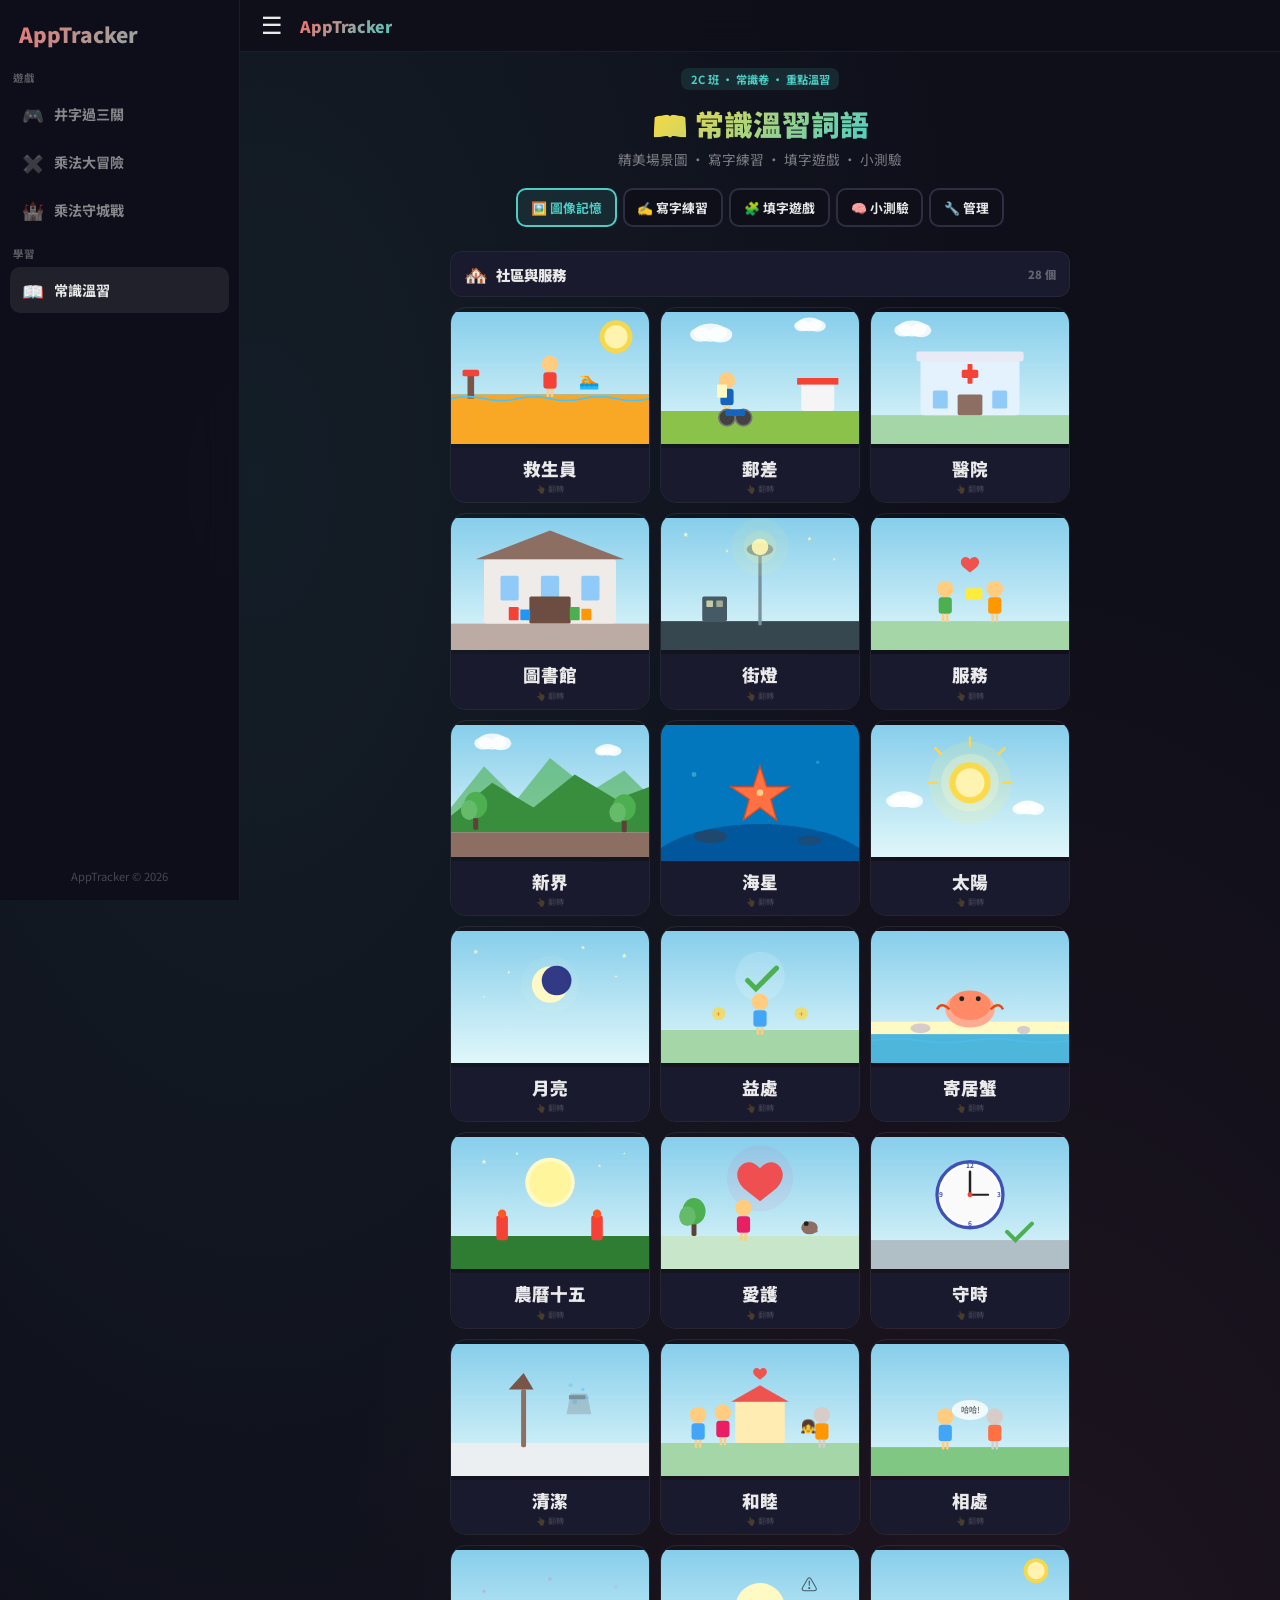
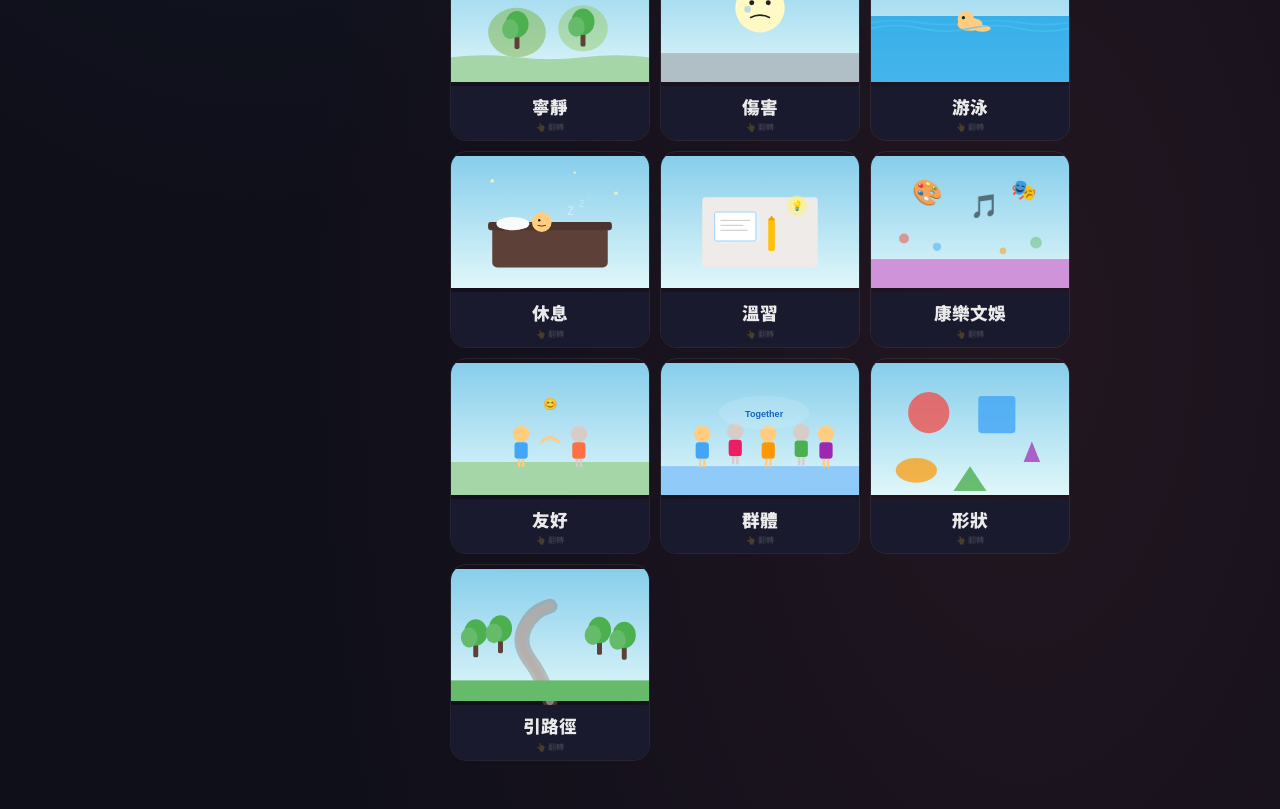
==== commit 10b20f12: "fix: correct OCR error and add missing word - Changed incorrect word from to correct word with new S" ====
--- a/gs.html
+++ b/gs.html
@@ -153,8 +153,8 @@
 svg:S(sky('#87CEEB','#FFF9C4')+`<circle cx="120" cy="70" r="50" fill="#FFF176" opacity=".15"/><circle cx="120" cy="70" r="35" fill="#FFF9C4" opacity=".3"/>`+sun(120,70,25)+cloud(40,90,.7)+cloud(190,100,.6)+`<line x1="120" y1="25" x2="120" y2="15" stroke="#FFD54F" stroke-width="3" stroke-linecap="round"/><line x1="155" y1="35" x2="162" y2="28" stroke="#FFD54F" stroke-width="3" stroke-linecap="round"/><line x1="85" y1="35" x2="78" y2="28" stroke="#FFD54F" stroke-width="3" stroke-linecap="round"/><line x1="160" y1="70" x2="170" y2="70" stroke="#FFD54F" stroke-width="3" stroke-linecap="round"/><line x1="80" y1="70" x2="70" y2="70" stroke="#FFD54F" stroke-width="3" stroke-linecap="round"/>`)},
 {word:'月亮',hint:'夜間在天空的衛星',sentence:'中秋節的月亮又圓又亮。',
 svg:S(sky('#0D1B2A','#1B2838')+star(30,25)+star(70,50,2)+star(160,20,2.5)+star(200,55,1.8)+star(40,80,1.5)+star(210,30)+moon(120,65)+`<ellipse cx="120" cy="65" rx="35" ry="35" fill="#FFF9C4" opacity=".06"/>`)},
-{word:'益蟲',hint:'對農作物有益的昆蟲，例如蜜蜂、瓢蟲',sentence:'蜜蜂是益蟲，幫花朵傳播花粉。',
-svg:S(sky('#C8E6C9','#E8F5E9')+ground('#8BC34A',115)+`<rect x="95" y="80" width="4" height="40" fill="#66BB6A"/><circle cx="80" cy="75" r="12" fill="#E91E63" opacity=".8"/><circle cx="80" cy="75" r="5" fill="#F48FB1"/><rect x="115" y="75" width="4" height="45" fill="#66BB6A"/><circle cx="117" cy="70" r="10" fill="#FF9800" opacity=".8"/><circle cx="117" cy="70" r="4" fill="#FFE082"/>`+`<ellipse cx="140" cy="55" rx="14" ry="10" fill="#F44336"/><line x1="140" y1="48" x2="140" y2="62" stroke="#212121" stroke-width="1"/><circle cx="136" cy="50" r="2" fill="#212121"/><circle cx="144" cy="50" r="2" fill="#212121"/><circle cx="136" cy="56" r="2" fill="#212121"/><circle cx="144" cy="56" r="2" fill="#212121"/>`+`<ellipse cx="65" cy="40" rx="10" ry="8" fill="#FFC107"/><ellipse cx="65" cy="48" rx="8" ry="7" fill="#FF8F00"/><ellipse cx="60" cy="36" rx="8" ry="4" fill="#FFF9C4" opacity=".6"/><ellipse cx="70" cy="36" rx="8" ry="4" fill="#FFF9C4" opacity=".6"/>`)},
+{word:'益處',hint:'好處，有幫助的地方',sentence:'做運動對身體有很多益處。',
+svg:S(sky('#E8F5E9','#C8E6C9')+ground('#A5D6A7',120)+`<circle cx="120" cy="55" r="30" fill="#FFF" opacity=".15"/><path d="M105 60 L115 70 L140 45" stroke="#4CAF50" stroke-width="6" fill="none" stroke-linecap="round"/><circle cx="70" cy="100" r="8" fill="#FFD93D" opacity=".7"/><circle cx="170" cy="100" r="8" fill="#FFD93D" opacity=".7"/><text x="70" y="104" text-anchor="middle" font-size="10" fill="#F57F17">+</text><text x="170" y="104" text-anchor="middle" font-size="10" fill="#F57F17">+</text>`+person(120,108,'#FFCC80','#42A5F5'))},
 {word:'寄居蟹',hint:'借其他貝殼來住的蟹',sentence:'寄居蟹找到更大的殼就會搬家。',
 svg:S(sky('#90CAF9','#E3F2FD')+ground('#FFF9C4',110)+water(125)+`<ellipse cx="120" cy="95" rx="30" ry="22" fill="#FFAB91"/><ellipse cx="120" cy="90" rx="25" ry="18" fill="#FF8A65"/><path d="M95 95 Q85 85 80 95" stroke="#E64A19" stroke-width="3" fill="none"/><path d="M145 95 Q155 85 160 95" stroke="#E64A19" stroke-width="3" fill="none"/><circle cx="110" cy="82" r="3" fill="#212121"/><circle cx="130" cy="82" r="3" fill="#212121"/>` +`<ellipse cx="60" cy="118" rx="12" ry="6" fill="#D7CCC8"/><ellipse cx="185" cy="120" rx="8" ry="5" fill="#D7CCC8"/>`)},
 {word:'農曆十五',hint:'月圓之夜，中秋節就是農曆八月十五',sentence:'農曆十五的月亮最圓最亮。',
@@ -183,6 +183,8 @@
 svg:S(sky('#F3E5F5','#E1BEE7')+ground('#CE93D8',125)+`<text x="50" y="55" font-size="30">🎨</text><text x="120" y="70" font-size="28">🎵</text><text x="170" y="50" font-size="25">🎭</text>`+`<circle cx="40" cy="100" r="6" fill="#F44336" opacity=".5"/><circle cx="80" cy="110" r="5" fill="#2196F3" opacity=".4"/><circle cx="200" cy="105" r="7" fill="#4CAF50" opacity=".4"/><circle cx="160" cy="115" r="4" fill="#FF9800" opacity=".5"/>`)},
 {word:'友好',hint:'對人友善和親切',sentence:'新同學來到，大家要友好地對待他。',
 svg:S(sky('#E8F5E9','#C8E6C9')+ground('#A5D6A7',120)+person(85,108,'#FFCC80','#42A5F5')+person(155,108,'#D7CCC8','#FF7043')+`<path d="M110 95 Q120 85 130 95" stroke="#FFCC80" stroke-width="3" fill="none" stroke-linecap="round"/><path d="M107 97 Q120 88 133 97" stroke="#FFCC80" stroke-width="2" fill="none" opacity=".5"/>` +`<text x="120" y="55" text-anchor="middle" font-size="14" fill="#66BB6A">😊</text>`)},
+{word:'群體',hint:'很多人組成的團體或集體',sentence:'我們在群體中要互相尊重和合作。',
+svg:S(sky('#E3F2FD','#BBDEFB')+ground('#90CAF9',125)+person(50,108,'#FFCC80','#42A5F5')+person(90,105,'#D7CCC8','#E91E63')+person(130,108,'#FFCC80','#FF9800')+person(170,106,'#D7CCC8','#4CAF50')+person(200,108,'#FFCC80','#9C27B0')+`<ellipse cx="125" cy="60" rx="55" ry="20" fill="#FFF" opacity=".12"/><text x="125" y="65" text-anchor="middle" font-size="11" fill="#1565C0" font-weight="700" font-family="sans-serif">Together</text>`)},
 {word:'形狀',hint:'物件的外形，例如圓形、正方形',sentence:'不同的形狀有不同的名稱。',
 svg:S(sky('#FFF3E0','#FFE0B2')+`<circle cx="70" cy="60" r="25" fill="#EF5350" opacity=".8"/><rect x="130" y="40" width="45" height="45" fill="#42A5F5" opacity=".8" rx="4"/><polygon points="120,125 100,155 140,155" fill="#4CAF50" opacity=".8"/>` +`<ellipse cx="55" cy="130" rx="25" ry="15" fill="#FF9800" opacity=".7"/><polygon points="195,95 185,120 205,120" fill="#9C27B0" opacity=".7"/>`)},
 {word:'引路徑',hint:'帶路的小路',sentence:'公園裏面有引路徑帶你去湖邊。',
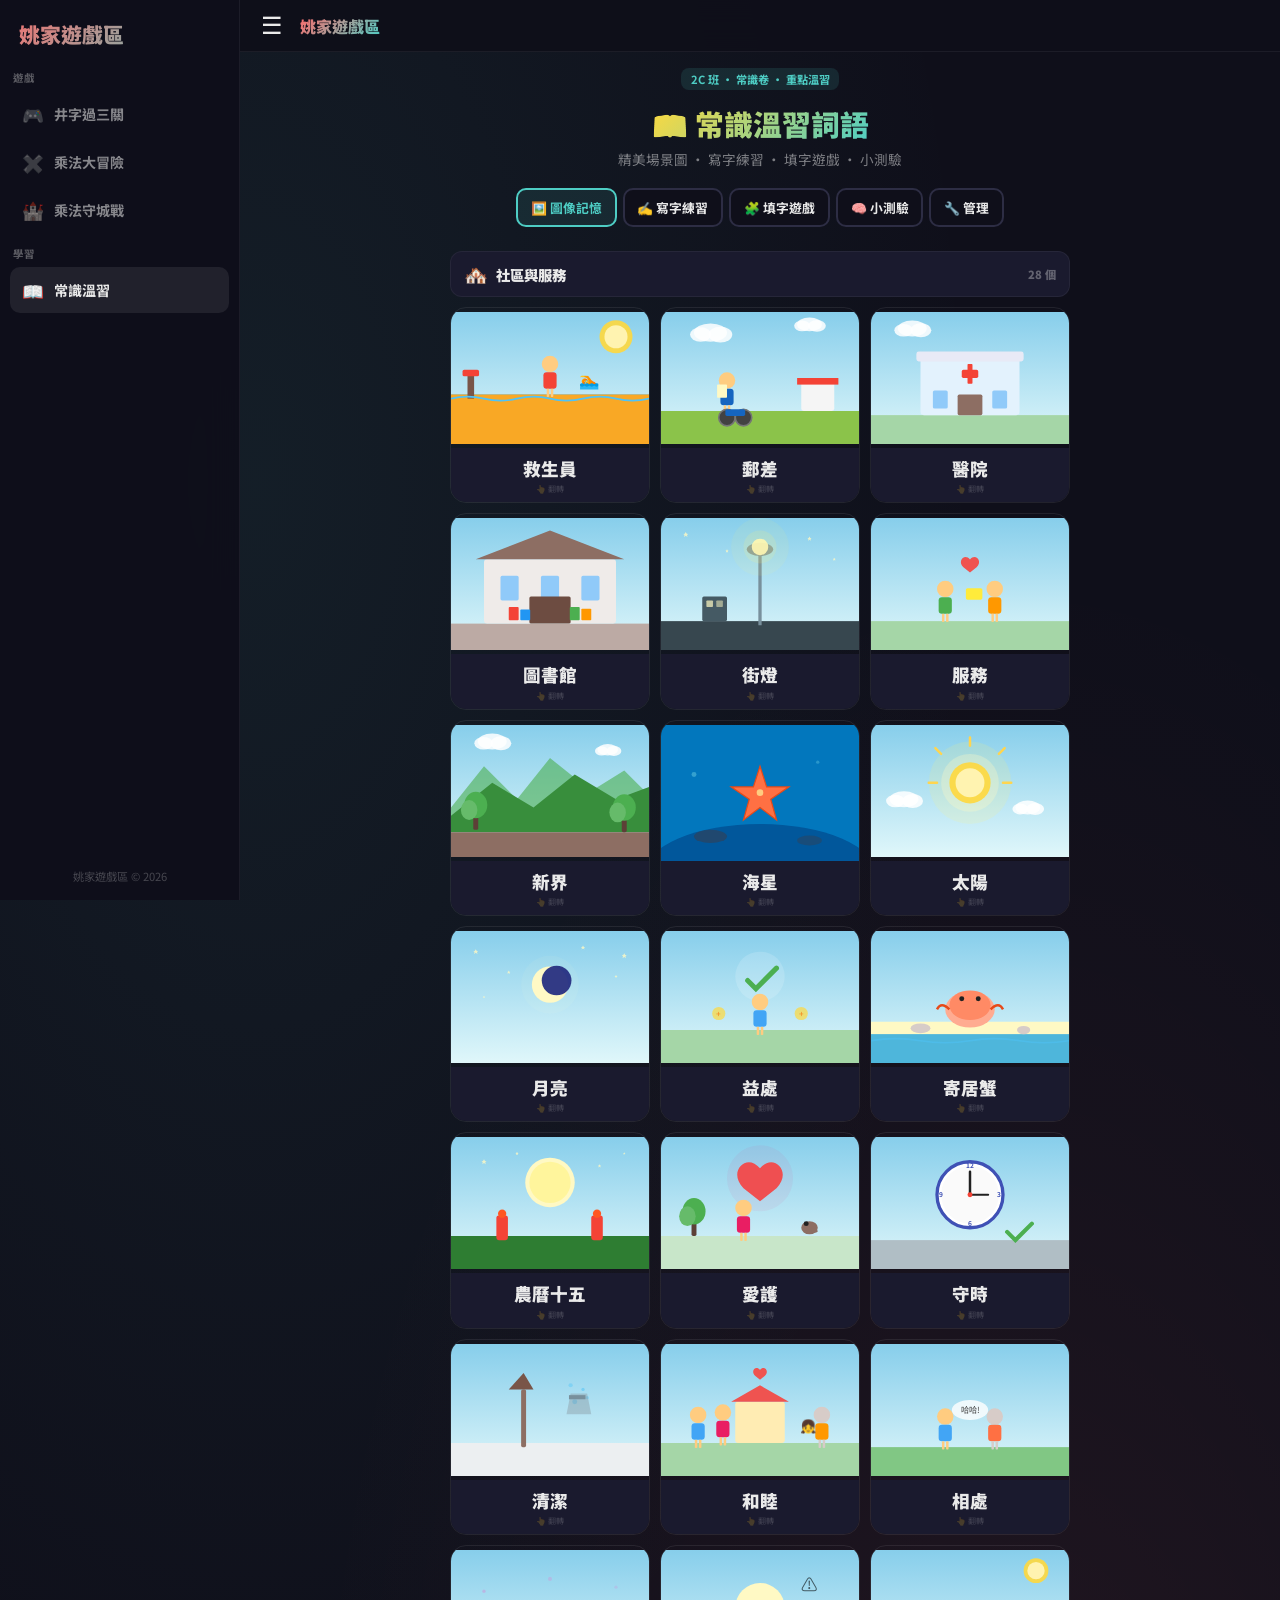
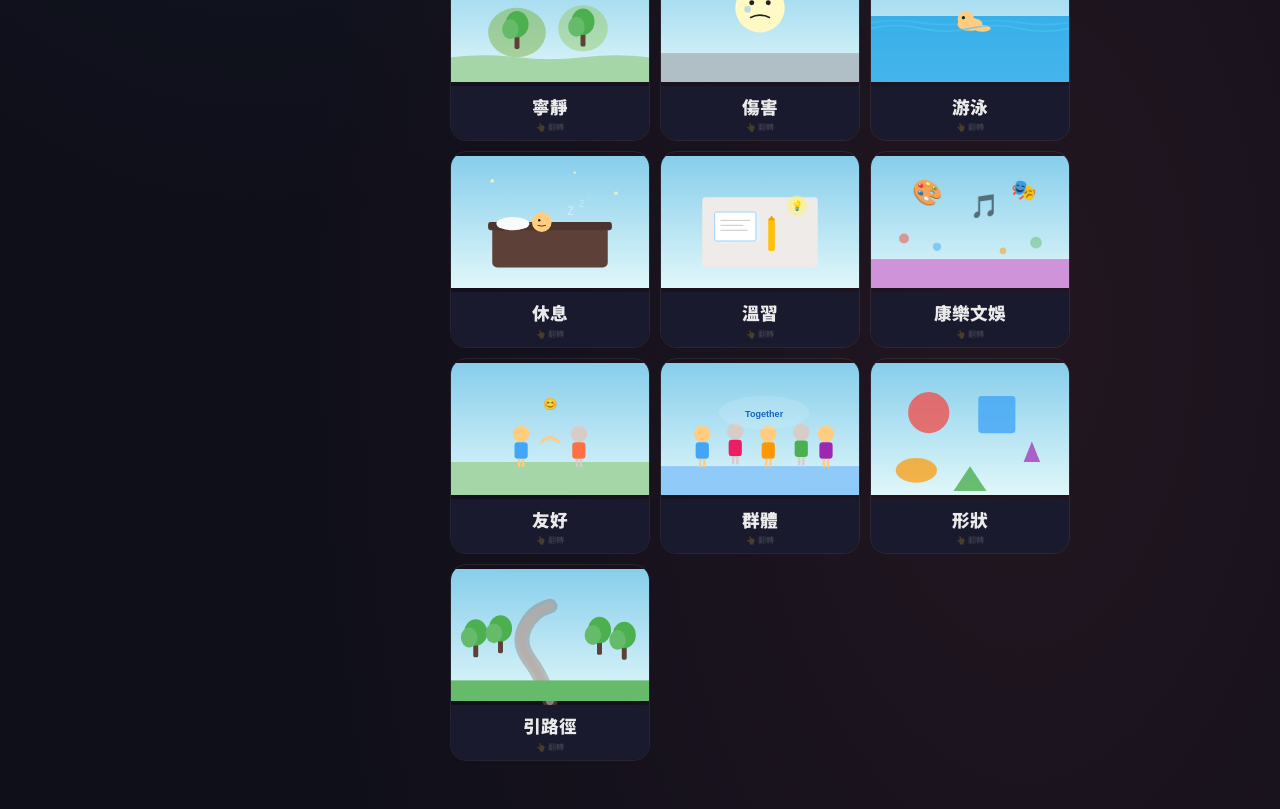
==== commit e65a8eae: "rebrand: rename site to 姚家遊戲區 - All page titles use format: {分頁名稱} | 姚家遊戲區 - Sidebar brand, topbar t" ====
--- a/gs.html
+++ b/gs.html
@@ -3,7 +3,7 @@
 <head>
     <meta charset="UTF-8">
     <meta name="viewport" content="width=device-width, initial-scale=1.0">
-    <title>常識溫習</title>
+    <title>常識溫習 | 姚家遊戲區</title>
     <link rel="preconnect" href="https://fonts.googleapis.com">
     <link rel="preconnect" href="https://fonts.gstatic.com" crossorigin>
     <link href="https://fonts.googleapis.com/css2?family=Noto+Sans+TC:wght@400;700;900&display=swap" rel="stylesheet">
@@ -43,17 +43,31 @@
         .write-illust svg{width:100%;height:100%}
         .write-hint{font-size:.9rem;font-weight:700;margin-bottom:.4rem;opacity:.7}
         .write-prompt{font-size:.75rem;opacity:.35;margin-bottom:.5rem}
-        .char-boxes{display:flex;gap:10px;justify-content:center;margin-bottom:.7rem;flex-wrap:wrap}
-        .char-box{position:relative;width:88px;height:88px;border-radius:10px;overflow:hidden;border:2px solid var(--grid-line);background:#fff;touch-action:none}
-        .char-box canvas{display:block;cursor:crosshair}
-        .char-box-grid{position:absolute;inset:0;pointer-events:none}
-        .char-box-grid line{stroke:#e0e0e0;stroke-width:1;stroke-dasharray:4 3}
-        .char-box-num{position:absolute;top:2px;left:5px;font-size:.6rem;color:#bbb;pointer-events:none;font-weight:700;z-index:2}
-        .char-answer{position:absolute;inset:0;display:flex;align-items:center;justify-content:center;font-size:3rem;font-weight:900;color:var(--accent-gold);opacity:0;pointer-events:none;transition:opacity .3s;text-shadow:0 1px 4px rgba(0,0,0,.12);font-family:'Noto Sans TC',sans-serif}
-        .char-answer.show{opacity:1}
+
+        .char-rows{display:flex;flex-direction:column;gap:12px;margin-bottom:.7rem;width:100%}
+        .char-row{display:flex;gap:8px;align-items:center;justify-content:center}
+        .char-row-label{font-size:.7rem;opacity:.35;font-weight:700;width:100%;text-align:center;margin-bottom:2px}
+        .char-write{position:relative;flex:1;max-width:140px;aspect-ratio:1;border-radius:12px;overflow:hidden;border:2px solid var(--grid-line);background:#fff;touch-action:none}
+        .char-write canvas{display:block;width:100%;height:100%;cursor:crosshair}
+        .char-write-grid{position:absolute;inset:0;pointer-events:none}
+        .char-write-grid line{stroke:#ddd;stroke-width:1;stroke-dasharray:5 4}
+        .char-write-num{position:absolute;top:3px;left:6px;font-size:.65rem;color:#bbb;pointer-events:none;font-weight:700;z-index:2}
+        .char-ref{flex:1;max-width:140px;aspect-ratio:1;border-radius:12px;background:rgba(255,255,255,.05);display:flex;align-items:center;justify-content:center;font-size:2rem;font-weight:900;color:rgba(255,255,255,.1);font-family:'Noto Sans TC',sans-serif;transition:all .3s;border:2px dashed var(--grid-line)}
+        .char-ref.show{background:#fff;color:#222;font-size:4rem;border:2px solid #e0e0e0;border-style:solid}
+        .char-pair-label{display:flex;gap:8px;justify-content:center;width:100%;max-width:296px;margin:0 auto}
+        .char-pair-label span{flex:1;max-width:140px;text-align:center;font-size:.6rem;opacity:.3;font-weight:700}
+
         .write-btns{display:flex;gap:8px;justify-content:center;flex-wrap:wrap;margin-bottom:.5rem}
-        .w-btn{padding:.45rem .9rem;border-radius:10px;border:2px solid var(--grid-line);background:var(--bg-dark);color:var(--text);font-family:inherit;font-size:.8rem;font-weight:700;cursor:pointer;transition:all .15s}
+        .w-btn{padding:.5rem 1rem;border-radius:10px;border:2px solid var(--grid-line);background:var(--bg-dark);color:var(--text);font-family:inherit;font-size:.82rem;font-weight:700;cursor:pointer;transition:all .15s}
         .w-btn:hover{border-color:rgba(255,255,255,.2)}.w-btn.green{border-color:var(--accent-o);color:var(--accent-o)}.w-btn.red{border-color:var(--accent-x);color:var(--accent-x)}.w-btn.gold{border-color:var(--accent-gold);color:var(--accent-gold)}
+
+        .learn-box{background:rgba(255,217,61,.08);border:2px solid rgba(255,217,61,.2);border-radius:14px;padding:1rem;margin:.8rem 0;text-align:center;display:none}
+        .learn-box.show{display:block}
+        .learn-word{font-size:2.5rem;font-weight:900;color:var(--accent-gold);letter-spacing:.2em;margin-bottom:.4rem}
+        .learn-hint{font-size:.85rem;opacity:.6;margin-bottom:.3rem}
+        .learn-sent{font-size:.8rem;opacity:.45;font-style:italic}
+        .learn-tip{font-size:.75rem;color:var(--accent-o);margin-top:.5rem;font-weight:700}
+
         .write-progress{display:flex;align-items:center;justify-content:center;gap:.5rem;font-size:.7rem;opacity:.35;margin-top:.4rem}
         .write-progress-dots{display:flex;gap:3px}.w-dot{width:7px;height:7px;border-radius:50%;background:var(--grid-line)}.w-dot.done{background:var(--accent-o)}.w-dot.wrong{background:var(--accent-x)}.w-dot.current{background:var(--accent-gold);box-shadow:0 0 6px var(--accent-gold)}
 
@@ -94,9 +108,9 @@
     </style>
 </head>
 <body>
-    <nav class="sidebar" id="sidebar"><a class="sidebar-brand" href="index.html">AppTracker</a><div class="sidebar-section">遊戲</div><ul class="sidebar-nav"><li><a class="sidebar-link" href="index.html"><span class="nav-emoji">🎮</span> 井字過三關</a></li><li><a class="sidebar-link" href="multiply.html"><span class="nav-emoji">✖️</span> 乘法大冒險</a></li><li><a class="sidebar-link" href="multiply-td.html"><span class="nav-emoji">🏰</span> 乘法守城戰</a></li></ul><div class="sidebar-section">學習</div><ul class="sidebar-nav"><li><a class="sidebar-link active" href="gs.html"><span class="nav-emoji">📖</span> 常識溫習</a></li></ul><div class="sidebar-footer">AppTracker © 2026</div></nav>
+    <nav class="sidebar" id="sidebar"><a class="sidebar-brand" href="index.html">姚家遊戲區</a><div class="sidebar-section">遊戲</div><ul class="sidebar-nav"><li><a class="sidebar-link" href="index.html"><span class="nav-emoji">🎮</span> 井字過三關</a></li><li><a class="sidebar-link" href="multiply.html"><span class="nav-emoji">✖️</span> 乘法大冒險</a></li><li><a class="sidebar-link" href="multiply-td.html"><span class="nav-emoji">🏰</span> 乘法守城戰</a></li></ul><div class="sidebar-section">學習</div><ul class="sidebar-nav"><li><a class="sidebar-link active" href="gs.html"><span class="nav-emoji">📖</span> 常識溫習</a></li></ul><div class="sidebar-footer">姚家遊戲區 © 2026</div></nav>
     <div class="sidebar-overlay" id="sidebarOverlay"></div>
-    <div class="topbar"><button class="hamburger" id="menuOpen">☰</button><span class="topbar-title">AppTracker</span></div>
+    <div class="topbar"><button class="hamburger" id="menuOpen">☰</button><span class="topbar-title">姚家遊戲區</span></div>
 
     <div class="main-content">
         <div class="gs-badge">2C 班 · 常識卷 · 重點溫習</div>
@@ -235,31 +249,55 @@
 })();
 
 // 2. Writing
-let wI=0,wO=[],wR=[];const BX=88;
+let wI=0,wO=[],wR=[];const CVS=140;
 function startWrite(){wI=0;wR=[];wO=[...allWords].sort(()=>Math.random()-.5);showW();}
 function initBox(cv){
-    const cx=cv.getContext('2d');cx.lineCap='round';cx.lineJoin='round';cx.lineWidth=3.5;cx.strokeStyle='#333';let dr=false;
+    const cx=cv.getContext('2d');
+    const dpr=window.devicePixelRatio||1;
+    const rect=cv.getBoundingClientRect();
+    cv.width=rect.width*dpr;cv.height=rect.height*dpr;
+    cx.scale(dpr,dpr);
+    cx.lineCap='round';cx.lineJoin='round';cx.lineWidth=3;cx.strokeStyle='#222';let dr=false;
     function gp(e){const r=cv.getBoundingClientRect(),t=e.touches?e.touches[0]:e;return[t.clientX-r.left,t.clientY-r.top];}
-    cv.onmousedown=e=>{dr=true;const[x,y]=gp(e);cx.beginPath();cx.moveTo(x,y);};cv.onmousemove=e=>{if(!dr)return;const[x,y]=gp(e);cx.lineTo(x,y);cx.stroke();};cv.onmouseup=cv.onmouseleave=()=>dr=false;
+    cv.onmousedown=e=>{dr=true;const[x,y]=gp(e);cx.beginPath();cx.moveTo(x,y);};
+    cv.onmousemove=e=>{if(!dr)return;const[x,y]=gp(e);cx.lineTo(x,y);cx.stroke();};
+    cv.onmouseup=cv.onmouseleave=()=>dr=false;
     cv.addEventListener('touchstart',e=>{e.preventDefault();dr=true;const[x,y]=gp(e);cx.beginPath();cx.moveTo(x,y);},{passive:false});
     cv.addEventListener('touchmove',e=>{if(!dr)return;e.preventDefault();const[x,y]=gp(e);cx.lineTo(x,y);cx.stroke();},{passive:false});
     cv.addEventListener('touchend',()=>dr=false);
-    return cx;
+    return {cx,clear:()=>{cx.clearRect(0,0,rect.width,rect.height);}};
 }
 function showW(){
     const ct=document.getElementById('panelWrite');
     if(wI>=wO.length)wI=0;
     const w=wO[wI],chars=[...w.word];
-    const gridSvg=`<svg class="char-box-grid" viewBox="0 0 ${BX} ${BX}"><line x1="${BX/2}" y1="0" x2="${BX/2}" y2="${BX}"/><line x1="0" y1="${BX/2}" x2="${BX}" y2="${BX/2}"/></svg>`;
-    const boxes=chars.map((_,i)=>`<div class="char-box"><span class="char-box-num">${i+1}</span>${gridSvg}<canvas width="${BX}" height="${BX}" data-idx="${i}"></canvas><div class="char-answer" data-ca="${i}">${chars[i]}</div></div>`).join('');
-    ct.innerHTML=`<div class="write-card"><div class="write-illust">${w.svg}</div><div class="write-hint">${w.hint}</div><div class="write-prompt">請在每個格子寫出對應的字 ✍️</div><div class="char-boxes">${boxes}</div><div class="write-btns"><button class="w-btn" id="wCl">🗑️ 擦掉</button><button class="w-btn gold" id="wSh">👀 看答案</button><button class="w-btn green" id="wNx" style="display:none">✅ 會寫</button><button class="w-btn red" id="wRt" style="display:none">❌ 再練</button></div><div class="write-progress">第${wI+1}/${wO.length}個<div class="write-progress-dots" id="wD"></div></div></div>`;
-    const canvases=ct.querySelectorAll('.char-box canvas');
-    const ctxs=[];canvases.forEach(cv=>ctxs.push(initBox(cv)));
-    document.getElementById('wCl').onclick=()=>ctxs.forEach((cx,i)=>cx.clearRect(0,0,BX,BX));
-    document.getElementById('wSh').onclick=()=>{ct.querySelectorAll('.char-answer').forEach(a=>a.classList.add('show'));document.getElementById('wSh').style.display='none';document.getElementById('wNx').style.display='';document.getElementById('wRt').style.display='';};
+    const rows=chars.map((_,i)=>`<div class="char-row"><div class="char-write"><span class="char-write-num">第${i+1}字</span><svg class="char-write-grid" viewBox="0 0 100 100"><line x1="50" y1="0" x2="50" y2="100"/><line x1="0" y1="50" x2="100" y2="50"/><line x1="0" y1="0" x2="100" y2="100"/><line x1="100" y1="0" x2="0" y2="100"/></svg><canvas style="width:100%;height:100%" data-idx="${i}"></canvas></div><div class="char-ref" data-cr="${i}" data-char="${chars[i]}">?</div></div>`).join('');
+    const labels=`<div class="char-pair-label"><span>我寫的</span><span>正確答案</span></div>`;
+    ct.innerHTML=`<div class="write-card"><div class="write-illust">${w.svg}</div><div class="write-hint">${w.hint}</div><div class="write-prompt">在左邊格子寫出每個字，然後對比答案 ✍️</div>${labels}<div class="char-rows">${rows}</div><div class="write-btns"><button class="w-btn" id="wCl">🗑️ 擦掉重寫</button><button class="w-btn gold" id="wSh">👀 看答案</button><button class="w-btn green" id="wNx" style="display:none">✅ 會寫，下一個</button><button class="w-btn red" id="wRt" style="display:none">❌ 不會，加強練習</button></div><div class="learn-box" id="learnBox"><div class="learn-word">${w.word}</div><div class="learn-hint">${w.hint}</div><div class="learn-sent">「${w.sentence}」</div><div class="learn-tip">💡 多看幾次，記住每個字的寫法！</div></div><div class="write-progress">第${wI+1}/${wO.length}個<div class="write-progress-dots" id="wD"></div></div></div>`;
+
+    const boxes=[];
+    requestAnimationFrame(()=>{
+        ct.querySelectorAll('.char-write canvas').forEach(cv=>{boxes.push(initBox(cv));});
+    });
+
+    document.getElementById('wCl').onclick=()=>boxes.forEach(b=>b.clear());
+    document.getElementById('wSh').onclick=()=>{
+        ct.querySelectorAll('.char-ref').forEach(r=>{r.textContent=r.dataset.char;r.classList.add('show');});
+        document.getElementById('wSh').style.display='none';
+        document.getElementById('wNx').style.display='';
+        document.getElementById('wRt').style.display='';
+    };
     document.getElementById('wNx').onclick=()=>{wR.push(true);wI++;showW();};
-    document.getElementById('wRt').onclick=()=>{wR.push(false);wO.push(w);wI++;showW();};
-    const dots=document.getElementById('wD');const st=Math.max(0,wR.length-19);for(let i=st;i<wR.length;i++){const d=document.createElement('div');d.className='w-dot '+(wR[i]?'done':'wrong');dots.appendChild(d);}const cu=document.createElement('div');cu.className='w-dot current';dots.appendChild(cu);
+    document.getElementById('wRt').onclick=()=>{
+        wR.push(false);wO.push(w);
+        document.getElementById('learnBox').classList.add('show');
+        document.getElementById('wRt').style.display='none';
+        document.getElementById('wNx').textContent='➡️ 下一個';
+        document.getElementById('wNx').onclick=()=>{wI++;showW();};
+    };
+    const dots=document.getElementById('wD');const st=Math.max(0,wR.length-19);
+    for(let i=st;i<wR.length;i++){const d=document.createElement('div');d.className='w-dot '+(wR[i]?'done':'wrong');dots.appendChild(d);}
+    dots.appendChild(Object.assign(document.createElement('div'),{className:'w-dot current'}));
 }
 
 // 3. Fill
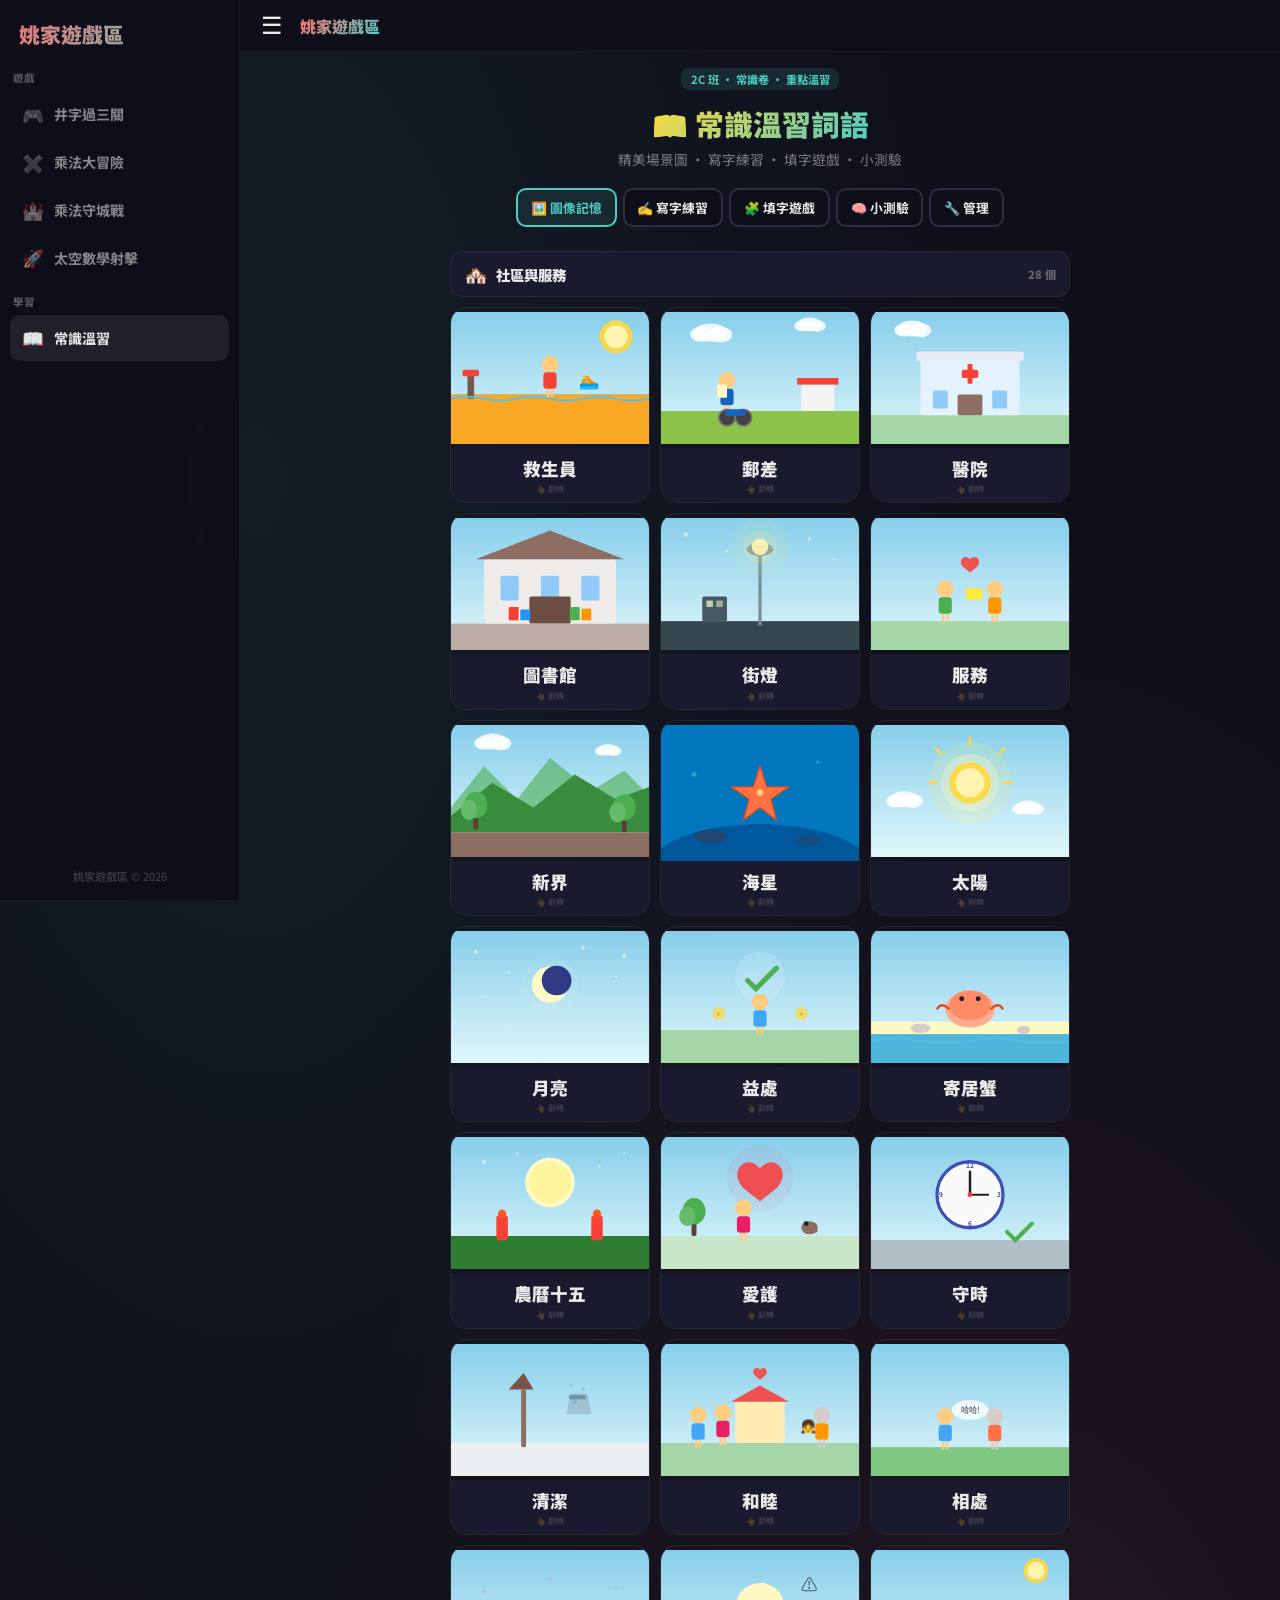
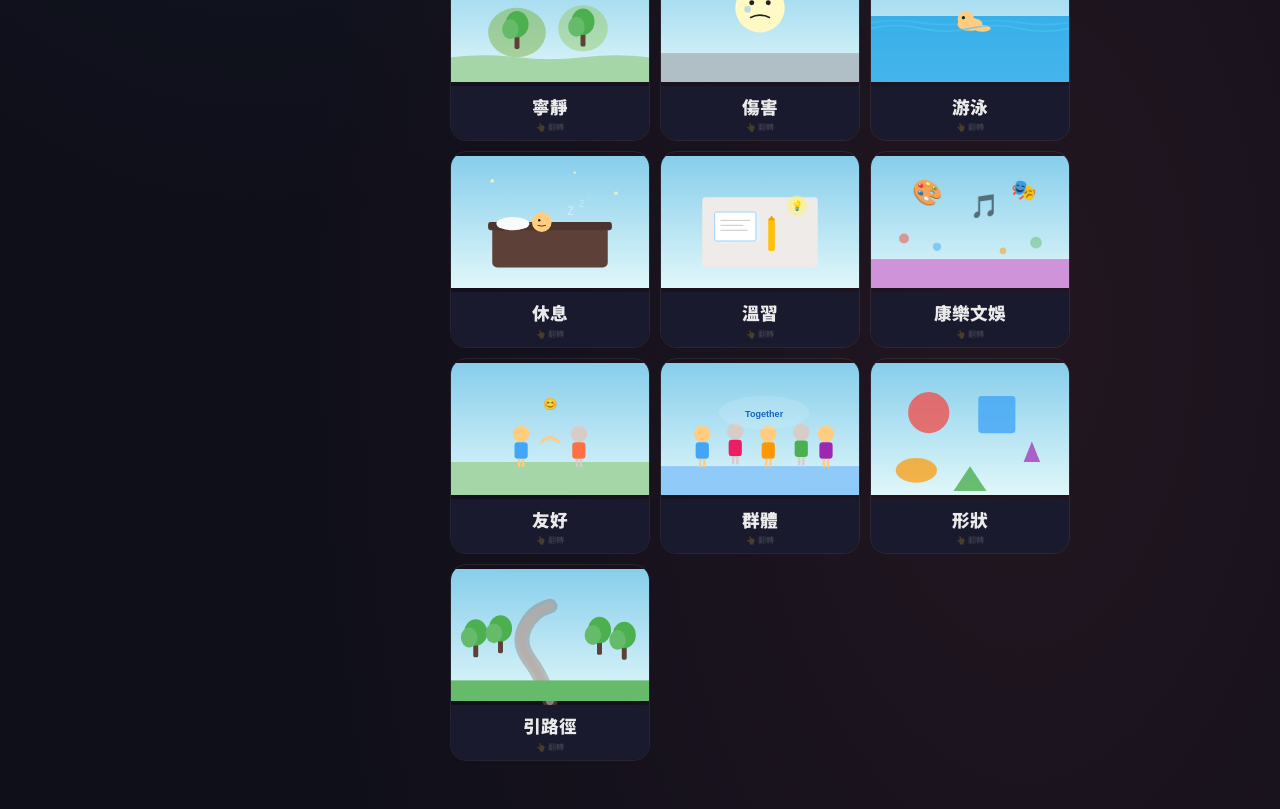
==== commit 99d6f127: "feat: add space math shooter game - Canvas-based 60fps space shooter with starfield background - Roc" ====
--- a/gs.html
+++ b/gs.html
@@ -108,7 +108,7 @@
     </style>
 </head>
 <body>
-    <nav class="sidebar" id="sidebar"><a class="sidebar-brand" href="index.html">姚家遊戲區</a><div class="sidebar-section">遊戲</div><ul class="sidebar-nav"><li><a class="sidebar-link" href="index.html"><span class="nav-emoji">🎮</span> 井字過三關</a></li><li><a class="sidebar-link" href="multiply.html"><span class="nav-emoji">✖️</span> 乘法大冒險</a></li><li><a class="sidebar-link" href="multiply-td.html"><span class="nav-emoji">🏰</span> 乘法守城戰</a></li></ul><div class="sidebar-section">學習</div><ul class="sidebar-nav"><li><a class="sidebar-link active" href="gs.html"><span class="nav-emoji">📖</span> 常識溫習</a></li></ul><div class="sidebar-footer">姚家遊戲區 © 2026</div></nav>
+    <nav class="sidebar" id="sidebar"><a class="sidebar-brand" href="index.html">姚家遊戲區</a><div class="sidebar-section">遊戲</div><ul class="sidebar-nav"><li><a class="sidebar-link" href="index.html"><span class="nav-emoji">🎮</span> 井字過三關</a></li><li><a class="sidebar-link" href="multiply.html"><span class="nav-emoji">✖️</span> 乘法大冒險</a></li><li><a class="sidebar-link" href="multiply-td.html"><span class="nav-emoji">🏰</span> 乘法守城戰</a></li><li><a class="sidebar-link" href="space.html"><span class="nav-emoji">🚀</span> 太空數學射擊</a></li></ul><div class="sidebar-section">學習</div><ul class="sidebar-nav"><li><a class="sidebar-link active" href="gs.html"><span class="nav-emoji">📖</span> 常識溫習</a></li></ul><div class="sidebar-footer">姚家遊戲區 © 2026</div></nav>
     <div class="sidebar-overlay" id="sidebarOverlay"></div>
     <div class="topbar"><button class="hamburger" id="menuOpen">☰</button><span class="topbar-title">姚家遊戲區</span></div>
 
